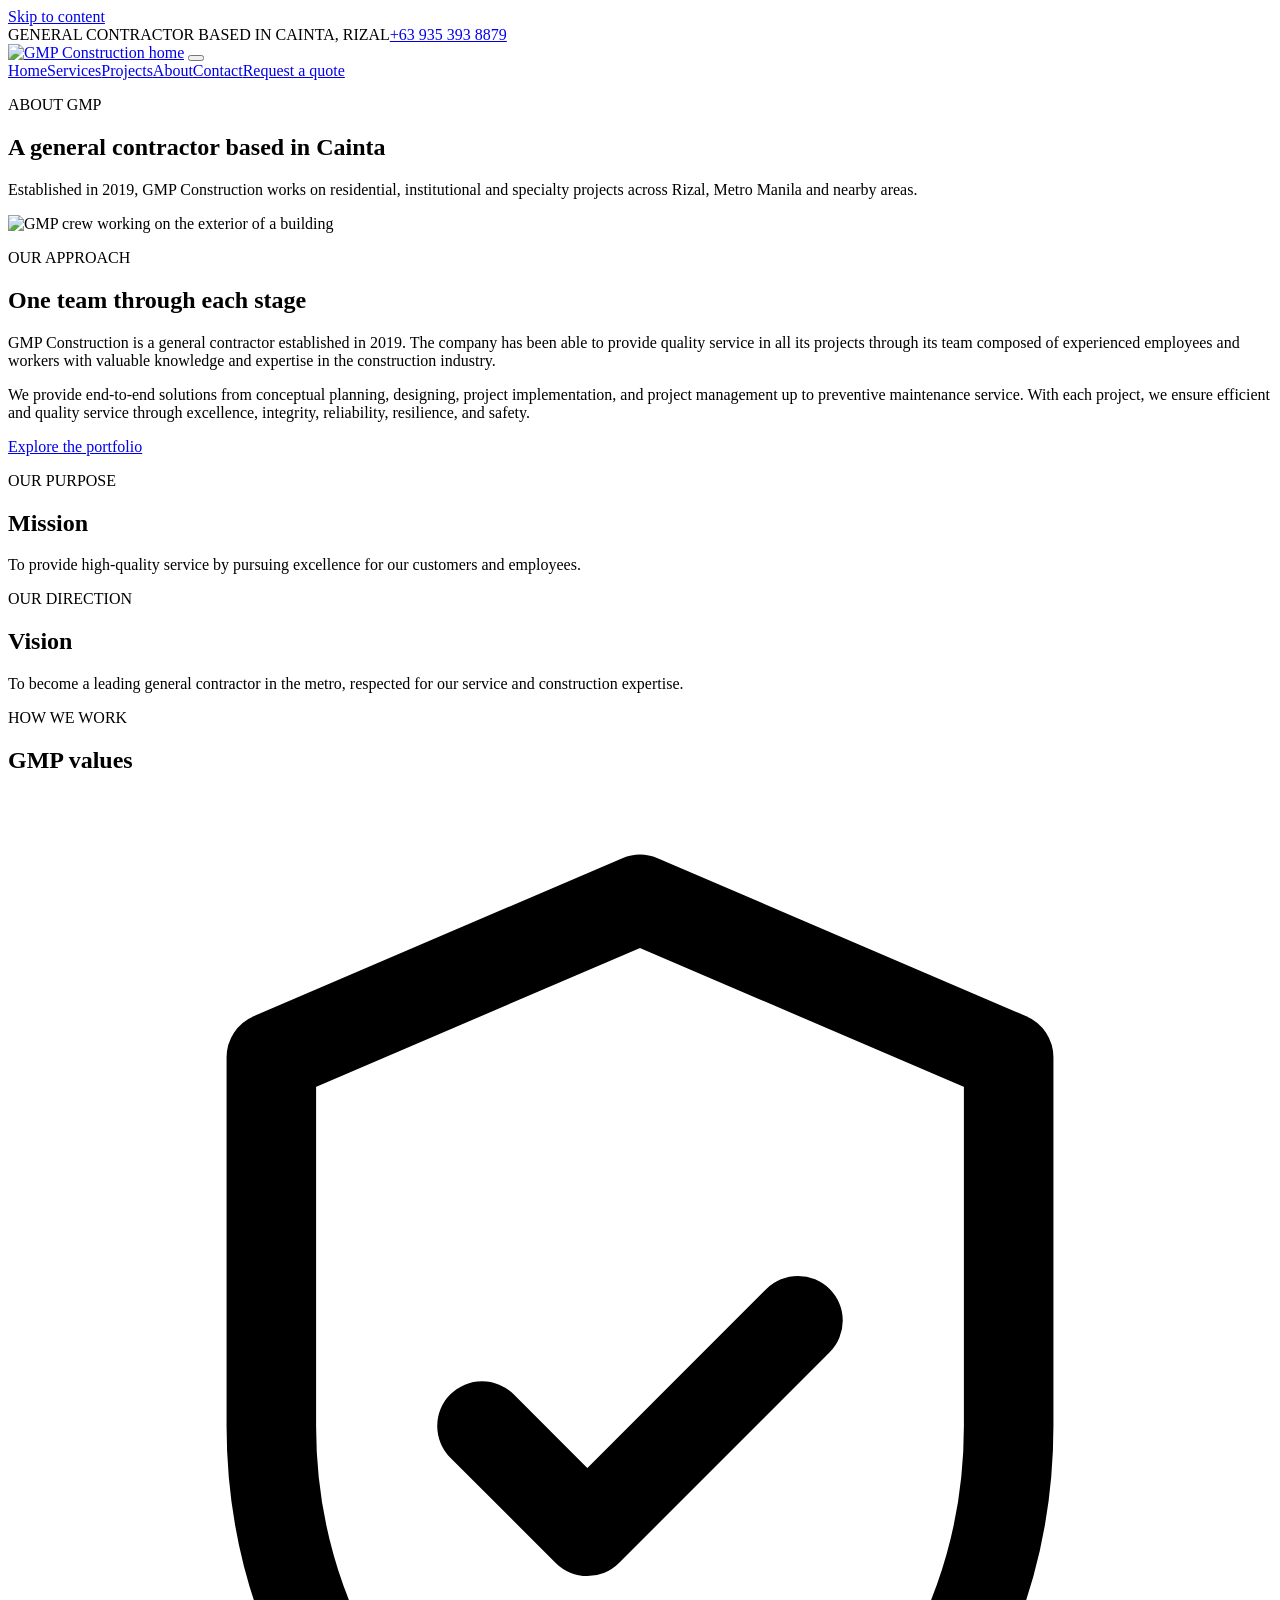
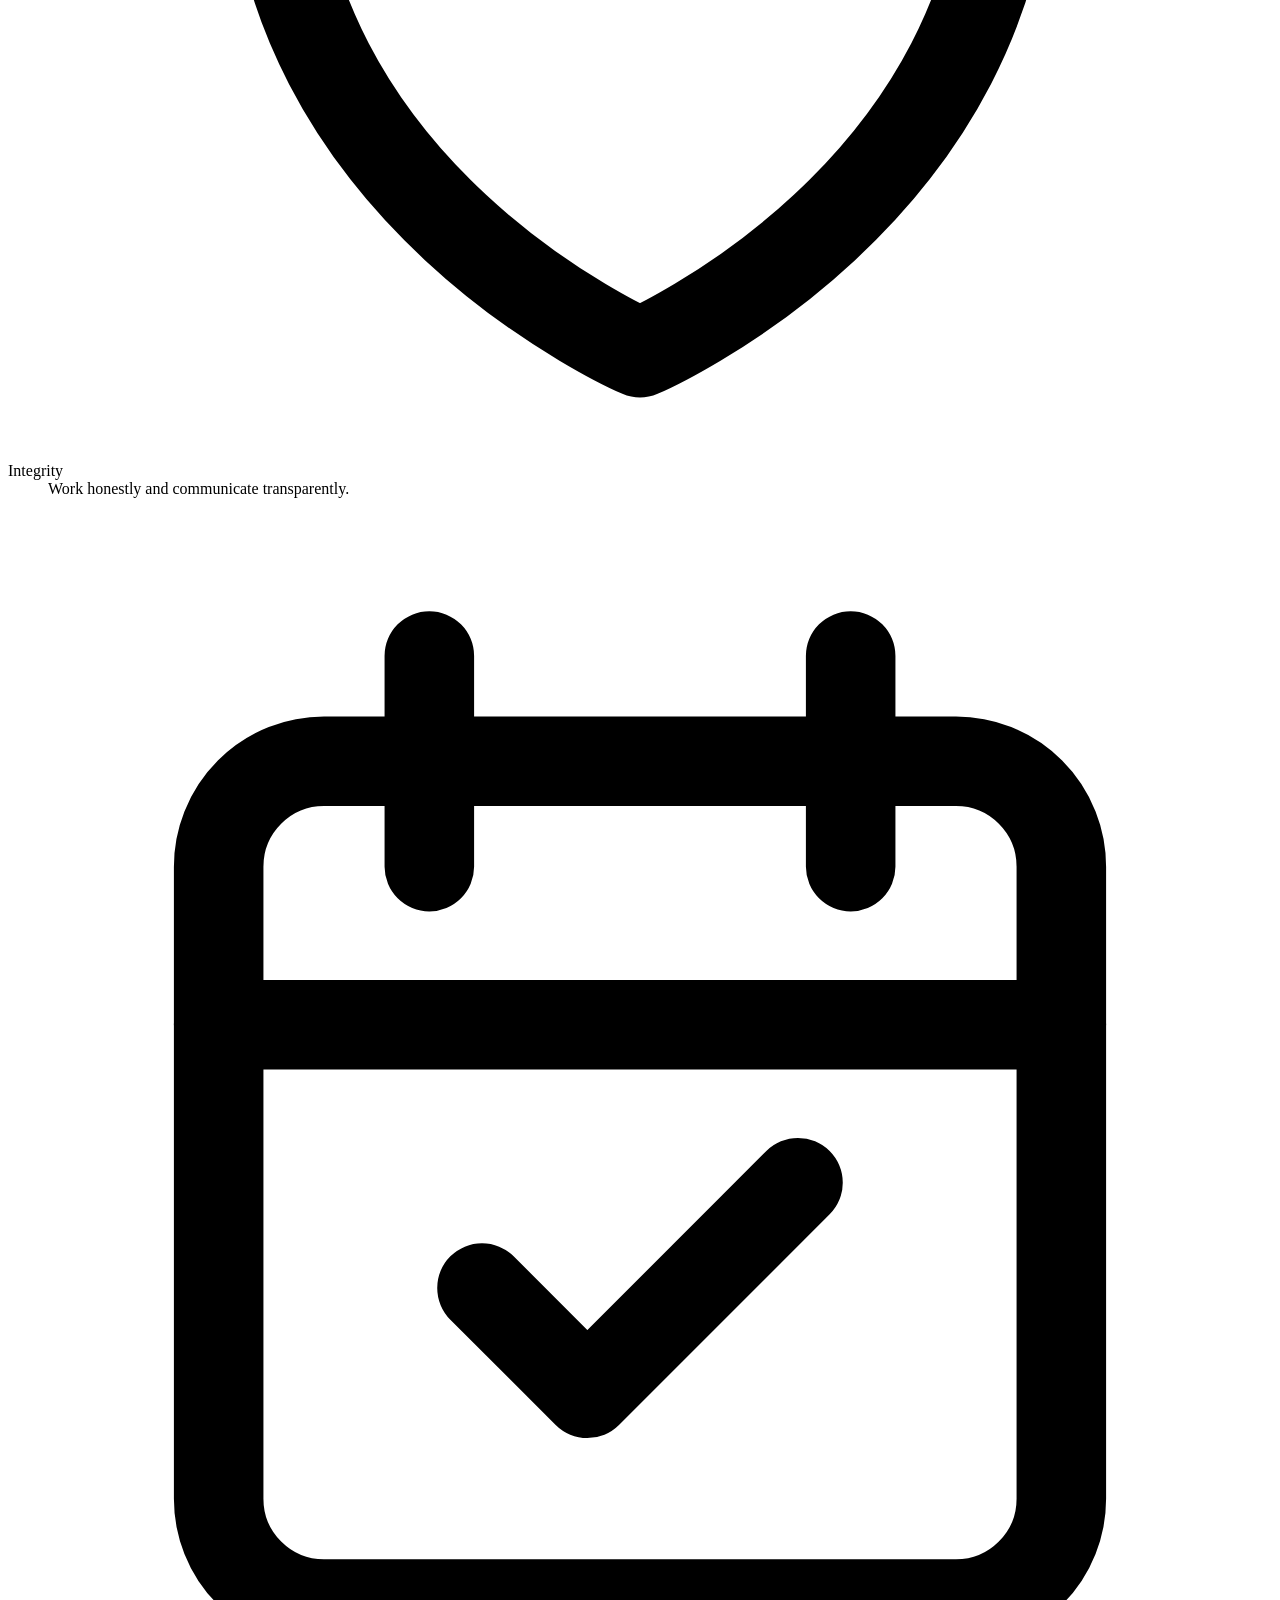
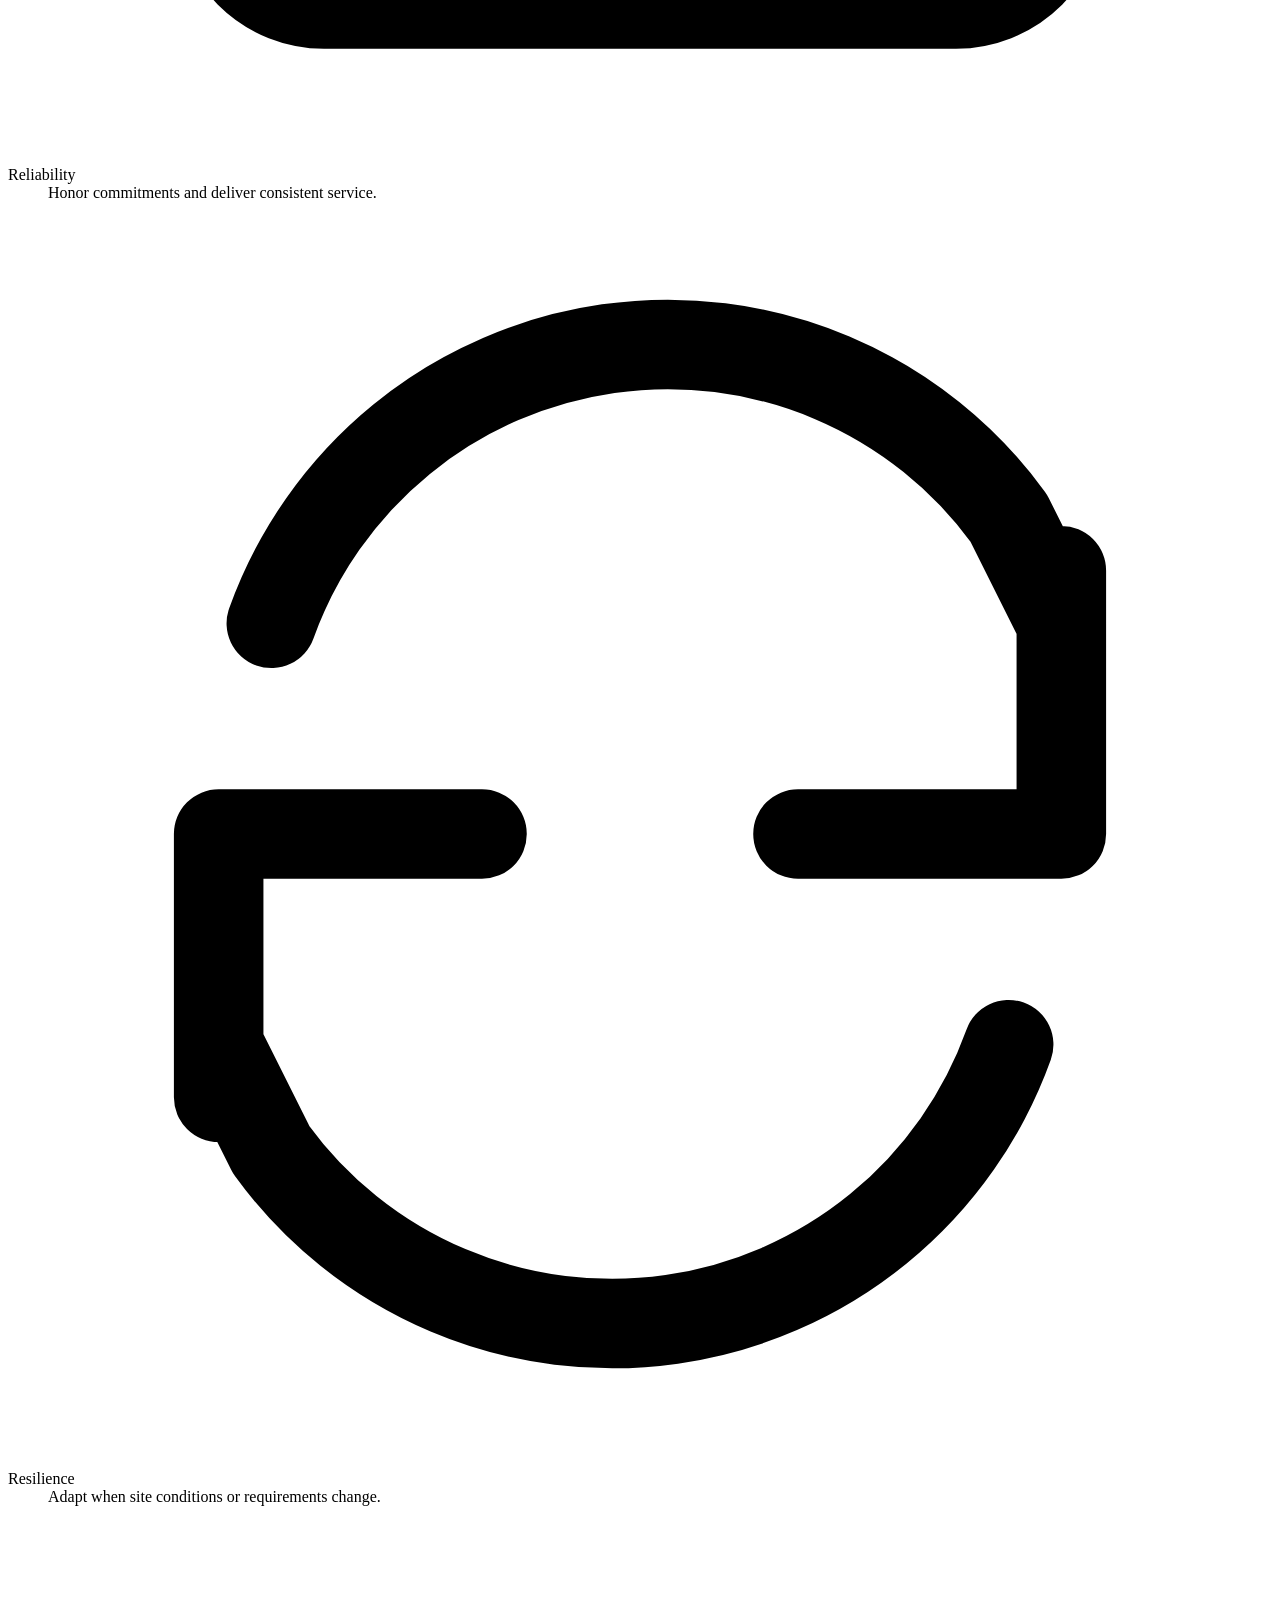
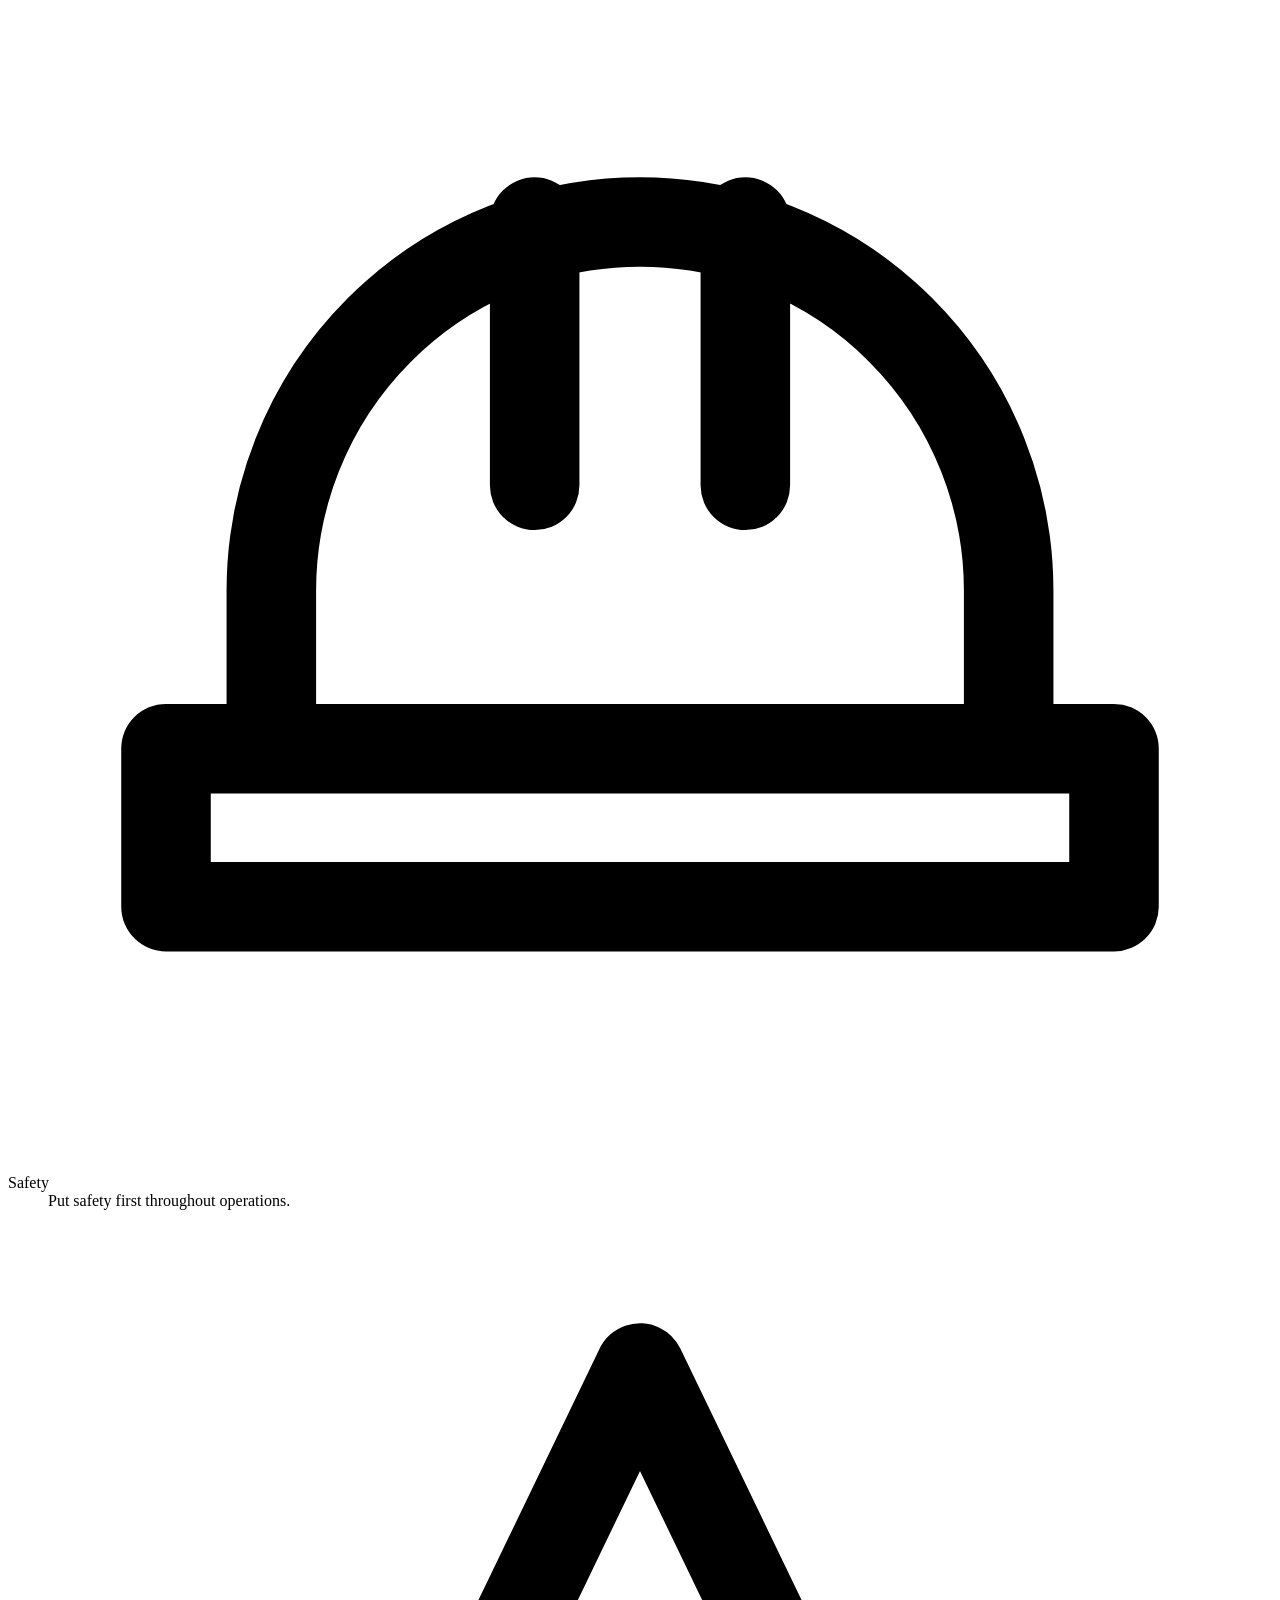
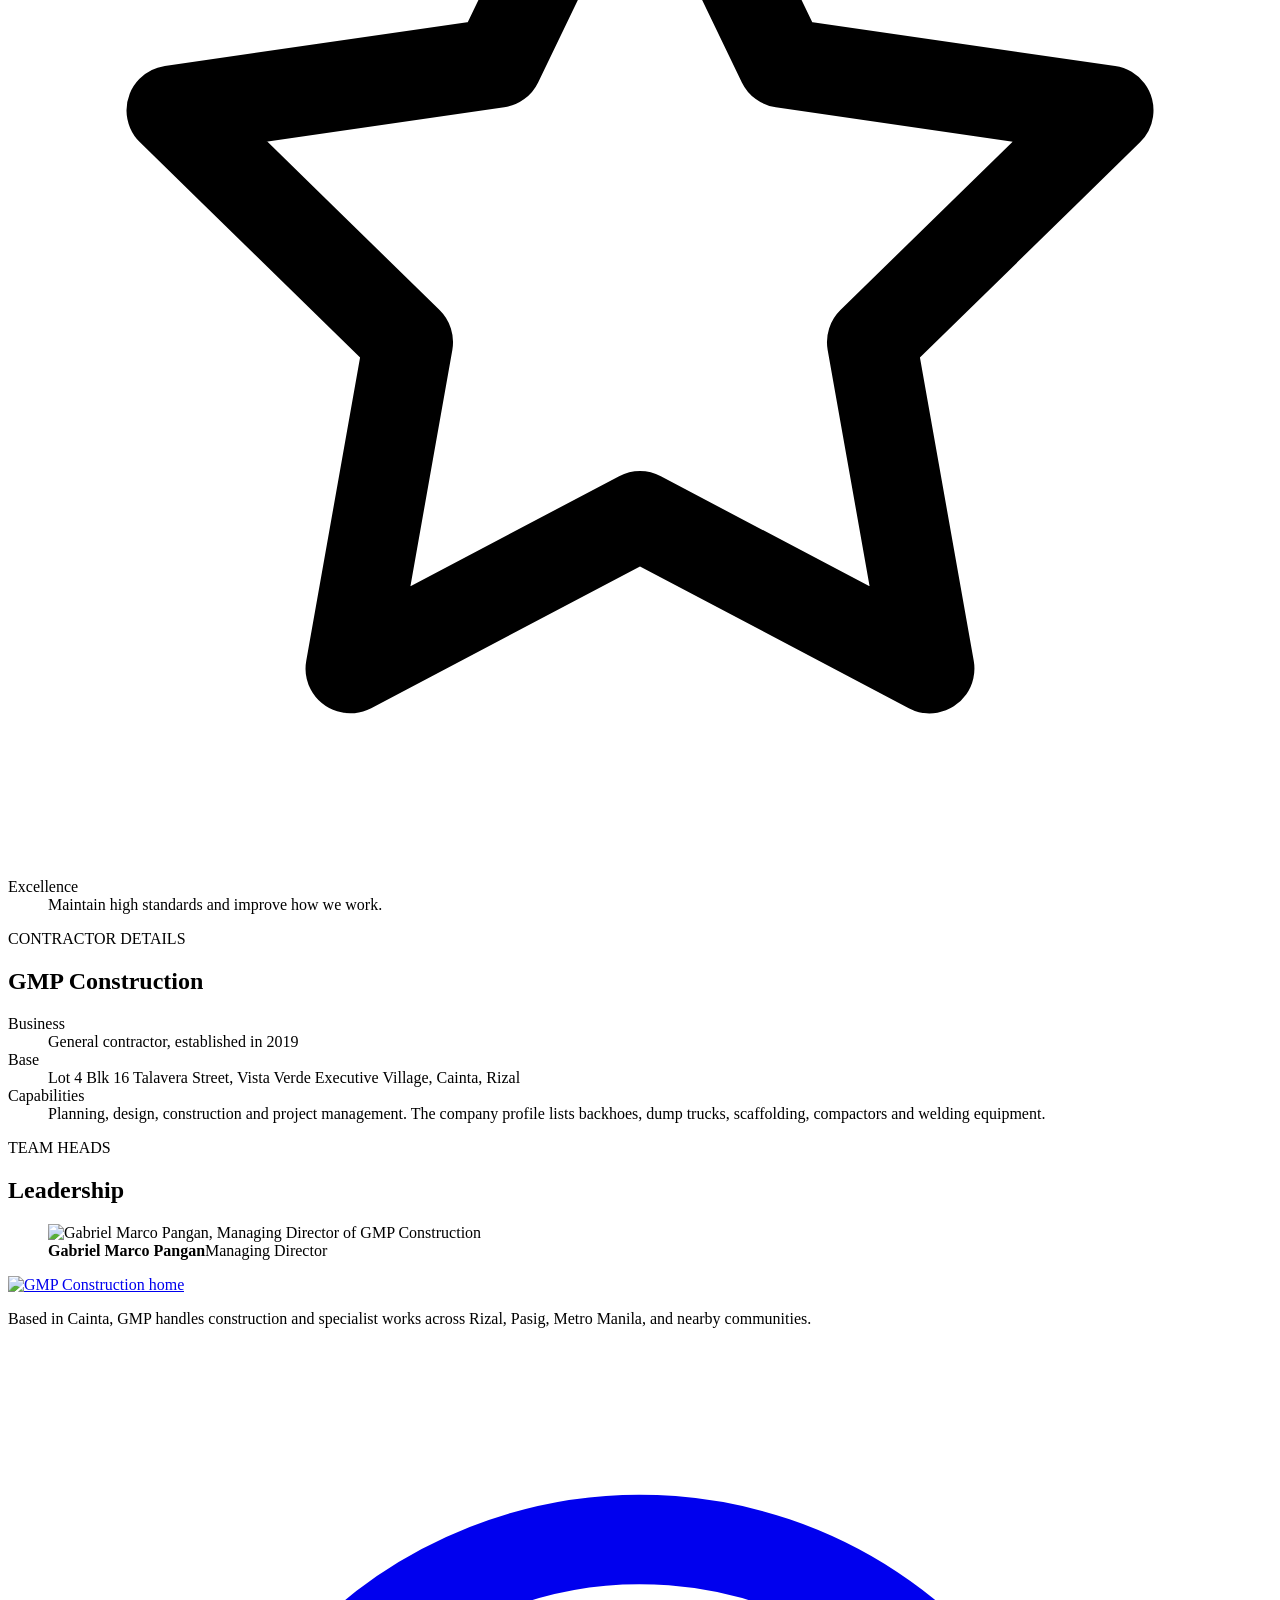
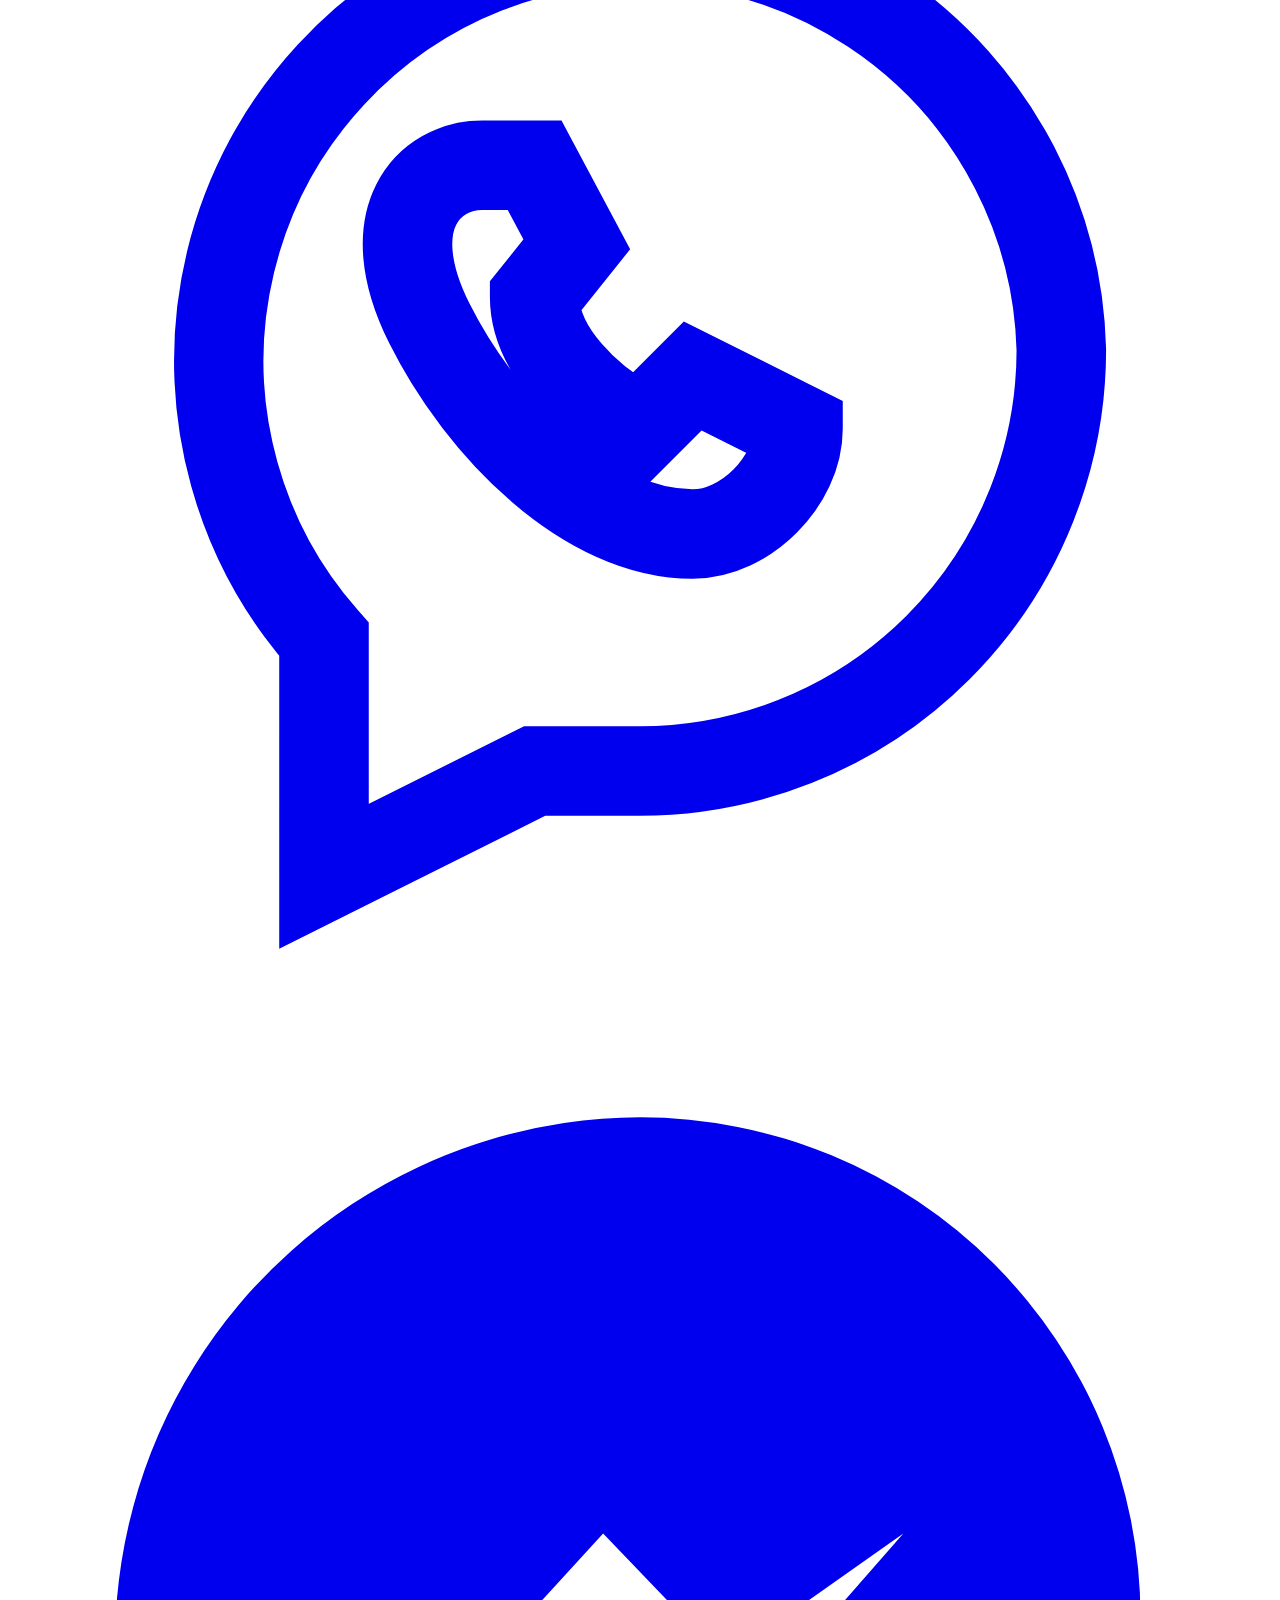
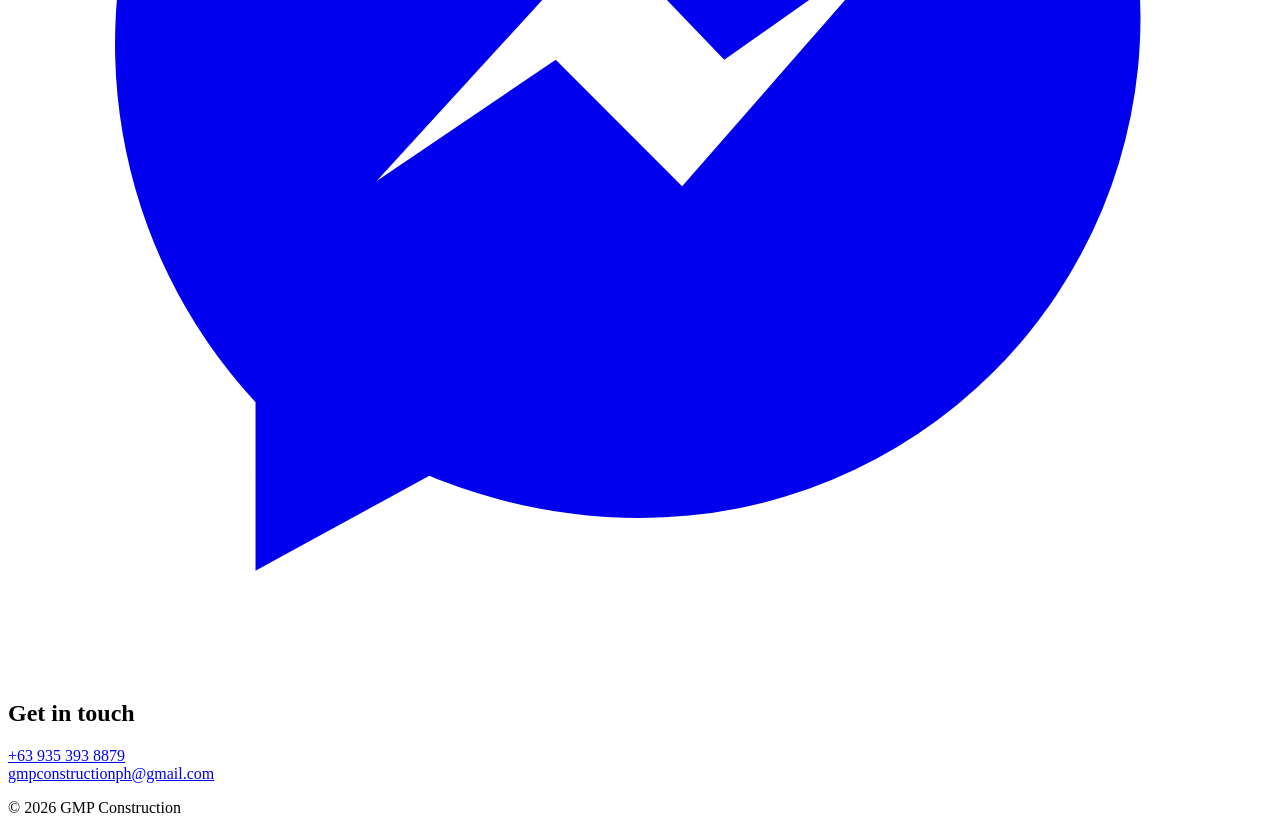
==== about.html @ 90706199 "Add files via upload" ====
<!doctype html>
<html lang="en-PH">
<head>
  <meta charset="utf-8">
  <meta name="viewport" content="width=device-width, initial-scale=1">
  <meta name="robots" content="index, follow">
  <title>About GMP Construction | Cainta General Contractor</title>
  <meta name="description" content="Meet GMP Construction, a general contractor established in 2019 and based in Cainta, Rizal, serving Pasig, Metro Manila and surrounding areas.">
  <link rel="canonical" href="https://gmpconstruction.site/about.html">
  <meta property="og:type" content="website">
  <meta property="og:locale" content="en_PH">
  <meta property="og:site_name" content="GMP Construction">
  <meta property="og:title" content="About GMP Construction | Cainta General Contractor">
  <meta property="og:description" content="Meet GMP Construction, a general contractor established in 2019 and based in Cainta, Rizal, serving Pasig, Metro Manila and surrounding areas.">
  <meta property="og:url" content="https://gmpconstruction.site/about.html">
  <meta property="og:image" content="https://gmpconstruction.site/assets/images/paranaque-house.webp">
  <meta property="og:image:alt" content="Exterior of GMP Construction's Parañaque house project">
  <meta name="twitter:card" content="summary_large_image">
  <link rel="icon" type="image/png" href="assets/images/gmp-logo-color.png">
  <link rel="stylesheet" href="assets/css/bootstrap-grid.min.css">
  <link rel="stylesheet" href="assets/css/site.css">
  <!-- ANALYTICS: Insert the approved GA4 or GTM head snippet here after launch approval. -->
  <script type="application/ld+json">{"@context": "https://schema.org", "@type": "GeneralContractor", "name": "GMP Construction", "url": "https://gmpconstruction.site", "image": "https://gmpconstruction.site/assets/images/paranaque-house.webp", "telephone": "+639353938879", "email": "gmpconstructionph@gmail.com", "foundingDate": "2019", "address": {"@type": "PostalAddress", "streetAddress": "Lot 4 Blk 16 Talavera Street, Vista Verde Executive Village", "addressLocality": "Cainta", "addressRegion": "Rizal", "addressCountry": "PH"}, "areaServed": ["Cainta", "Rizal", "Pasig", "Metro Manila"], "sameAs": ["https://www.facebook.com/gmpconstructionph"]}</script>
  <script src="assets/js/site.js" defer></script>
</head>
<body>
  <!-- GTM: Insert the approved noscript fallback here if using GTM. -->
  <a class="skip" href="#main">Skip to content</a>
  <div class="utility"><div class="shell"><span>GENERAL CONTRACTOR <i></i> BASED IN CAINTA, RIZAL</span><a href="tel:+639353938879">+63 935 393 8879</a></div></div>
  <header class="header"><div class="shell nav">
    <a href="index.html" class="logo"><img src="assets/images/gmp-logo-color.png" alt="GMP Construction home" fetchpriority="high" decoding="async"></a>
    <button class="menu-toggle" type="button" aria-expanded="false" aria-controls="mobile-nav" aria-label="Open menu"><span class="burger" aria-hidden="true"></span></button>
    <nav id="nav" aria-label="Main navigation"><a href="index.html">Home</a><a href="services.html">Services</a><a href="projects.html">Projects</a><a href="about.html" aria-current="page">About</a><a href="contact.html">Contact</a><a class="button " href="quote.html#quote">Request a quote <span class="button-arrow" aria-hidden="true"></span></a></nav>
  </div></header>
  <dialog class="mobile-drawer" id="mobile-nav" aria-label="Mobile navigation">
    <div class="drawer-head"><strong>GMP Construction</strong><button type="button" data-menu-close aria-label="Close menu">×</button></div>
    <nav aria-label="Mobile navigation"><a href="index.html">Home</a><a href="services.html">Services</a><a href="projects.html">Projects</a><a href="about.html" aria-current="page">About</a><a href="contact.html">Contact</a><a class="button " href="quote.html#quote">Request a quote <span class="button-arrow" aria-hidden="true"></span></a></nav>
  </dialog>
  <main id="main"><section class="intro"><div class="shell"><p class="eyebrow">ABOUT GMP</p><h1>A general contractor based in Cainta</h1><p>Established in 2019, GMP Construction works on residential, institutional and specialty projects across Rizal, Metro Manila and nearby areas.</p></div></section>
<section class="shell section about-layout"><img src="assets/images/team.webp" alt="GMP crew working on the exterior of a building" loading="lazy" decoding="async">
<div><p class="eyebrow">OUR APPROACH</p><h2>One team through each stage</h2><p>GMP Construction is a general contractor established in 2019. The company has been able to provide quality service in all its projects through its team composed of experienced employees and workers with valuable knowledge and expertise in the construction industry.</p>
<p>We provide end-to-end solutions from conceptual planning, designing, project implementation, and project management up to preventive maintenance service. With each project, we ensure efficient and quality service through excellence, integrity, reliability, resilience, and safety.</p>
<a class="button outline" href="projects.html">Explore the portfolio <span class="button-arrow" aria-hidden="true"></span></a></div></section>
<section class="section tinted"><div class="shell about-columns">
  <article><p class="eyebrow">OUR PURPOSE</p><h2>Mission</h2><p>To provide high-quality service by pursuing excellence for our customers and employees.</p></article>
  <article><p class="eyebrow">OUR DIRECTION</p><h2>Vision</h2><p>To become a leading general contractor in the metro, respected for our service and construction expertise.</p></article>
</div></section>
<section class="shell section"><p class="eyebrow">HOW WE WORK</p><h2>GMP values</h2><dl class="value-grid">
<div><dt><span class="brand-icon"><svg viewBox="0 0 24 24" fill="none" stroke="currentColor" stroke-width="1.7" stroke-linecap="round" stroke-linejoin="round" aria-hidden="true" focusable="false"><path d="M12 22s7-3 7-10V5l-7-3-7 3v7c0 7 7 10 7 10Z"/><path d="m9 12 2 2 4-4"/></svg></span>Integrity</dt><dd>Work honestly and communicate transparently.</dd></div>
<div><dt><span class="brand-icon"><svg viewBox="0 0 24 24" fill="none" stroke="currentColor" stroke-width="1.7" stroke-linecap="round" stroke-linejoin="round" aria-hidden="true" focusable="false"><rect x="4" y="5" width="16" height="16" rx="2"/><path d="M8 3v4m8-4v4M4 10h16m-11 5 2 2 4-4"/></svg></span>Reliability</dt><dd>Honor commitments and deliver consistent service.</dd></div>
<div><dt><span class="brand-icon"><svg viewBox="0 0 24 24" fill="none" stroke="currentColor" stroke-width="1.7" stroke-linecap="round" stroke-linejoin="round" aria-hidden="true" focusable="false"><path d="M20 7v5h-5M4 17v-5h5M5 8a8 8 0 0 1 14-2l1 2M4 16l1 2a8 8 0 0 0 14-2"/></svg></span>Resilience</dt><dd>Adapt when site conditions or requirements change.</dd></div>
<div><dt><span class="brand-icon"><svg viewBox="0 0 24 24" fill="none" stroke="currentColor" stroke-width="1.7" stroke-linecap="round" stroke-linejoin="round" aria-hidden="true" focusable="false"><path d="M3 16h18v3H3zM5 16v-3a7 7 0 0 1 14 0v3M10 6v5m4-5v5"/></svg></span>Safety</dt><dd>Put safety first throughout operations.</dd></div>
<div><dt><span class="brand-icon"><svg viewBox="0 0 24 24" fill="none" stroke="currentColor" stroke-width="1.7" stroke-linecap="round" stroke-linejoin="round" aria-hidden="true" focusable="false"><path d="m12 3 2.7 5.6 6.2.9-4.5 4.4 1.1 6.2-5.5-2.9-5.5 2.9 1.1-6.2-4.5-4.4 6.2-.9Z"/></svg></span>Excellence</dt><dd>Maintain high standards and improve how we work.</dd></div></dl></section>
<section class="section tinted"><div class="shell about-columns"><div><p class="eyebrow">CONTRACTOR DETAILS</p><h2>GMP Construction</h2><dl class="company-facts"><dt>Business</dt><dd>General contractor, established in 2019</dd><dt>Base</dt><dd>Lot 4 Blk 16 Talavera Street, Vista Verde Executive Village, Cainta, Rizal</dd><dt>Capabilities</dt><dd>Planning, design, construction and project management. The company profile lists backhoes, dump trucks, scaffolding, compactors and welding equipment.</dd></dl></div>
<div><p class="eyebrow">TEAM HEADS</p><h2>Leadership</h2><figure class="team-profile"><img src="assets/images/gabriel-marco-pangan.webp" alt="Gabriel Marco Pangan, Managing Director of GMP Construction" loading="lazy" decoding="async"><figcaption><strong>Gabriel Marco Pangan</strong><span>Managing Director</span></figcaption></figure></div></div></section>
</main>
  <footer>
    <div class="shell footer-grid">
      <div><a class="logo" href="index.html"><img src="assets/images/gmp-logo-white.png" alt="GMP Construction home" loading="lazy" decoding="async"></a><p>Based in Cainta, GMP handles construction and specialist works across Rizal, Pasig, Metro Manila, and nearby communities.</p><div class="social-links">
      <a href="viber://chat?number=%2B639353938879" aria-label="Chat with GMP on Viber" title="Viber"><svg viewBox="0 0 24 24" aria-hidden="true" fill="none" stroke="currentColor" stroke-width="1.7"><path d="M20 11.5a8 8 0 0 1-8 8h-2l-4 2v-4.5a8 8 0 1 1 14-5.5Z"/><path d="M9 8c-1 0-2 1-1 3 1 2 3 4 5 4 1 0 2-1 2-2l-2-1-1 1c-1-.5-2-1.5-2-2.5l.8-1L10 8Z"/></svg></a>
      <a href="https://m.me/gmpconstructionph" aria-label="Chat with GMP on Messenger" title="Messenger"><svg viewBox="0 0 24 24" aria-hidden="true" fill="currentColor"><path d="M12 2a10 10 0 0 0-7.3 16.8V22l3.3-1.8c1.2.5 2.6.8 4 .8a9.5 9.5 0 1 0 0-19Zm-5 12.6 4.3-4.7 2.3 2.4 3.4-2.4-4.2 4.8-2.4-2.4Z"/></svg></a></div></div>
      <div><h2>Get in touch</h2><p><a href="tel:+639353938879">+63 935 393 8879</a><br><a href="mailto:gmpconstructionph@gmail.com">gmpconstructionph@gmail.com</a></p></div>
    </div>
    <div class="shell footer-bottom"><span>© 2026 GMP Construction</span></div>
  </footer>
  <!-- Shared native dialog. Project content is copied from the accessible HTML disclosure. -->
  <dialog class="project-dialog" aria-labelledby="project-dialog-title">
    <div class="dialog-head"><h2 id="project-dialog-title"></h2><button type="button" data-close aria-label="Close project">×</button></div>
    <div class="dialog-body">
      <p class="dialog-description"></p>
      <div class="photo-stage"><div class="photo-window" tabindex="0" aria-label="Project photo. Scroll to pan when zoomed."><img alt=""></div>
        <div class="photo-tools"><button type="button" data-photo-prev aria-label="Previous photo">‹</button><span data-photo-count aria-live="polite"></span><button type="button" data-photo-next aria-label="Next photo">›</button><button type="button" data-zoom aria-label="Magnify photo" aria-pressed="false"><svg viewBox="0 0 24 24" width="19" height="19" aria-hidden="true" fill="none" stroke="currentColor" stroke-width="2"><circle cx="10" cy="10" r="6"/><path d="m15 15 6 6M7 10h6m-3-3v6"/></svg><span>Zoom in</span></button></div></div>
      <p class="photo-caption"></p>
      <a class="button dialog-quote" href="quote.html#quote">I want to avail this service</a>
    </div>
  </dialog>
  <!-- MESSENGER: Add the approved messaging widget or link here. The footer uses a direct Messenger link. -->
</body>
</html>
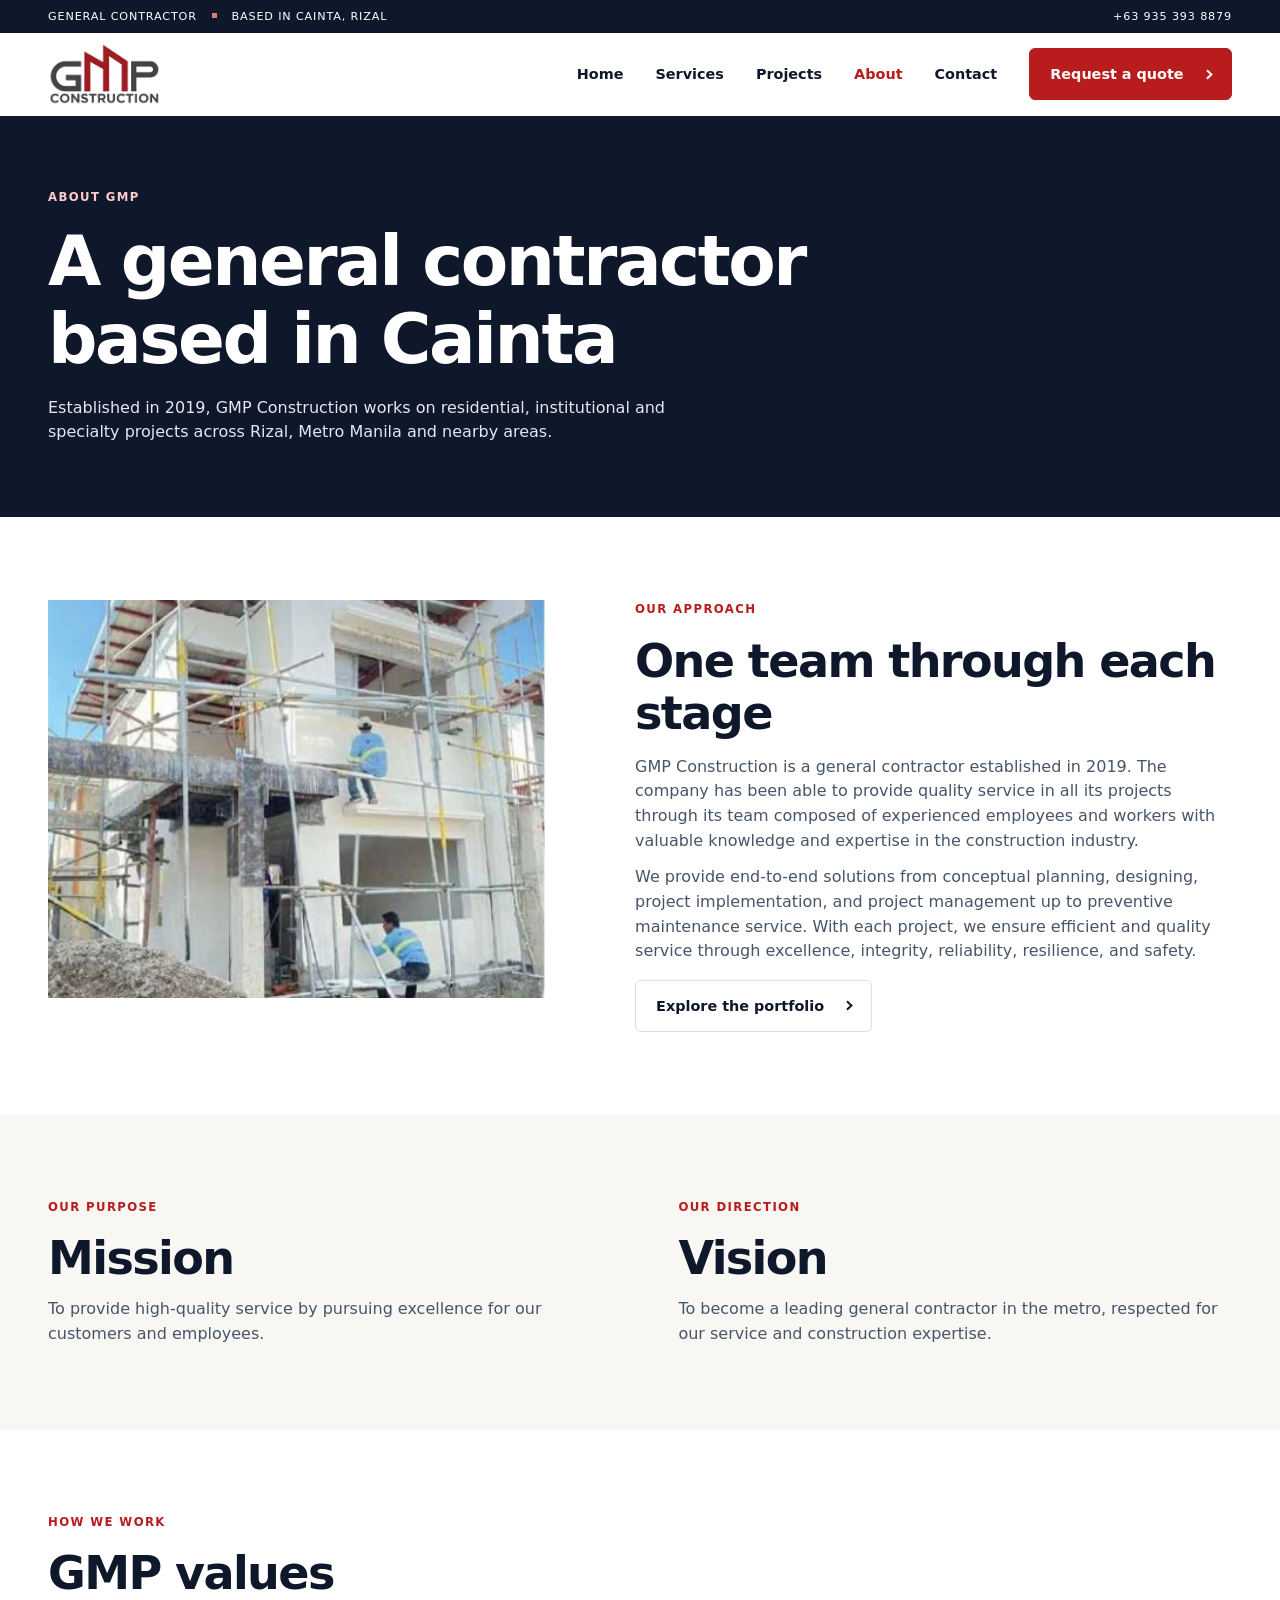
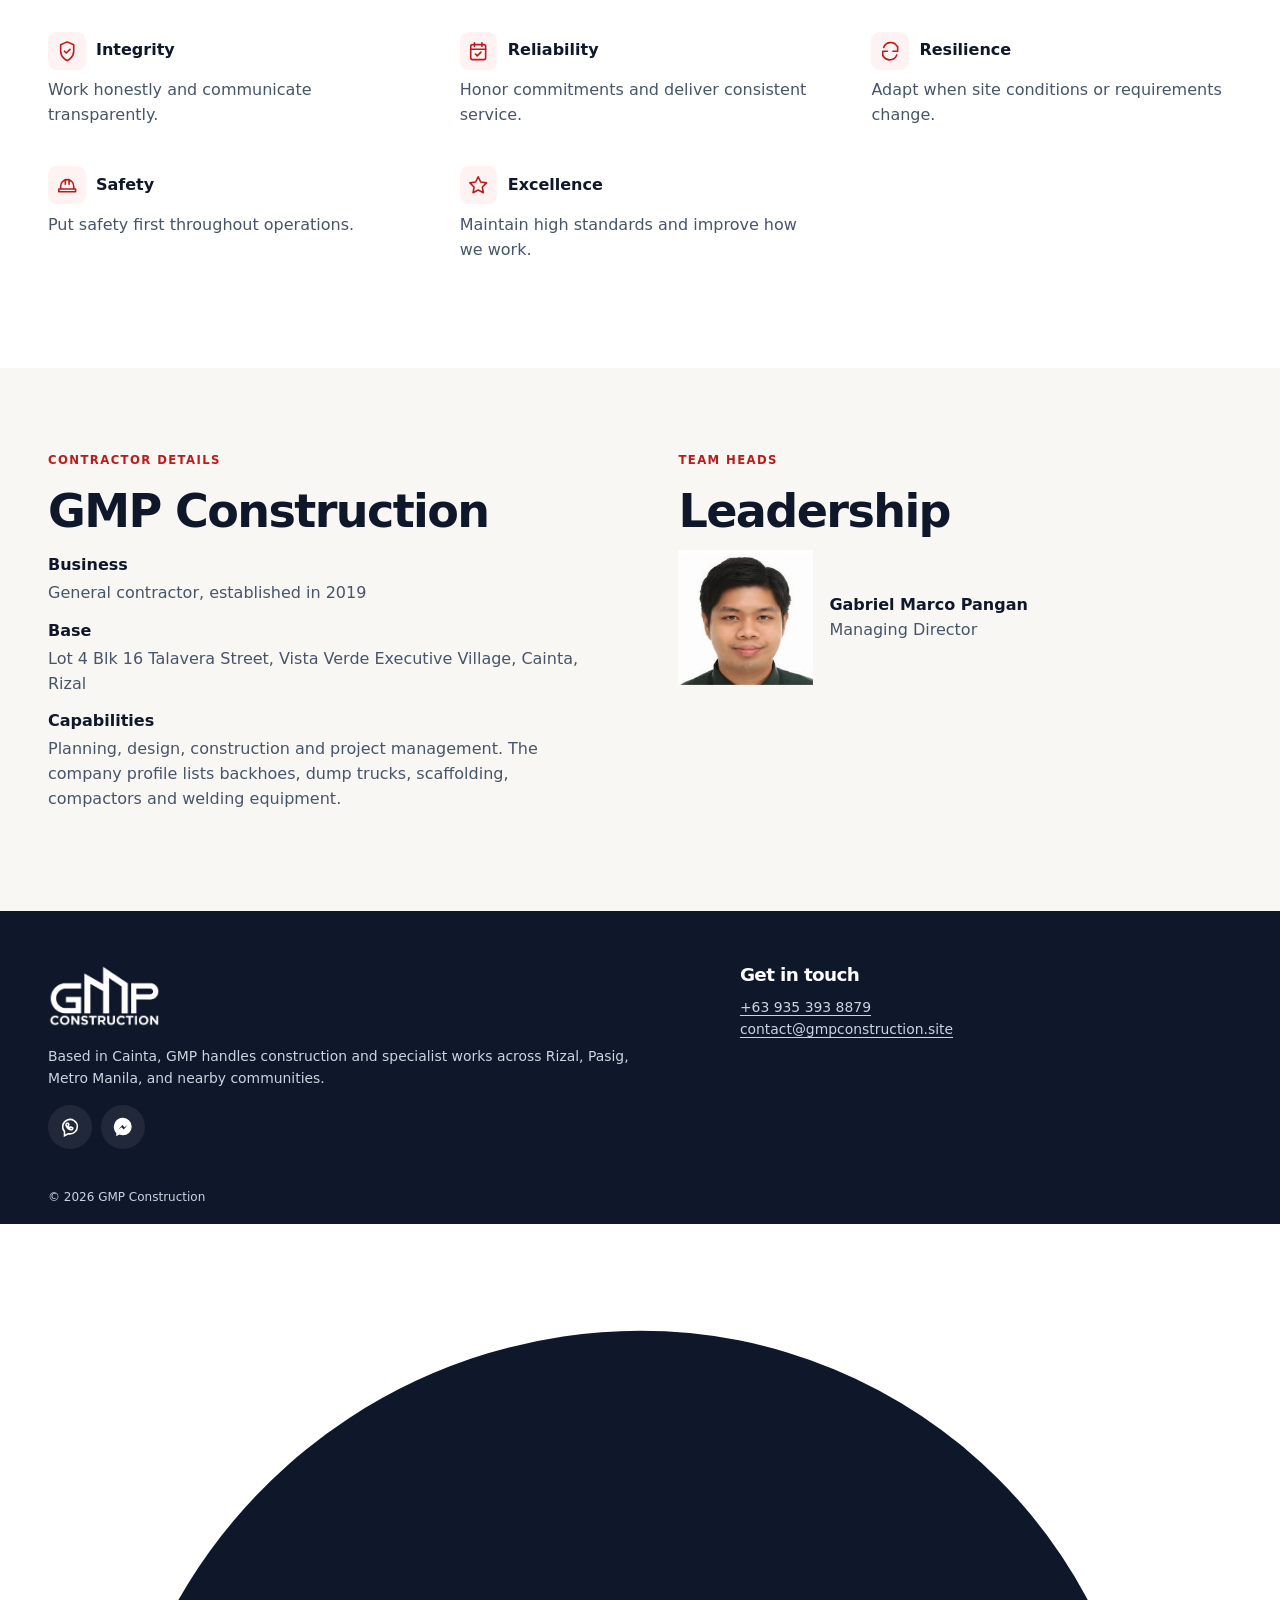
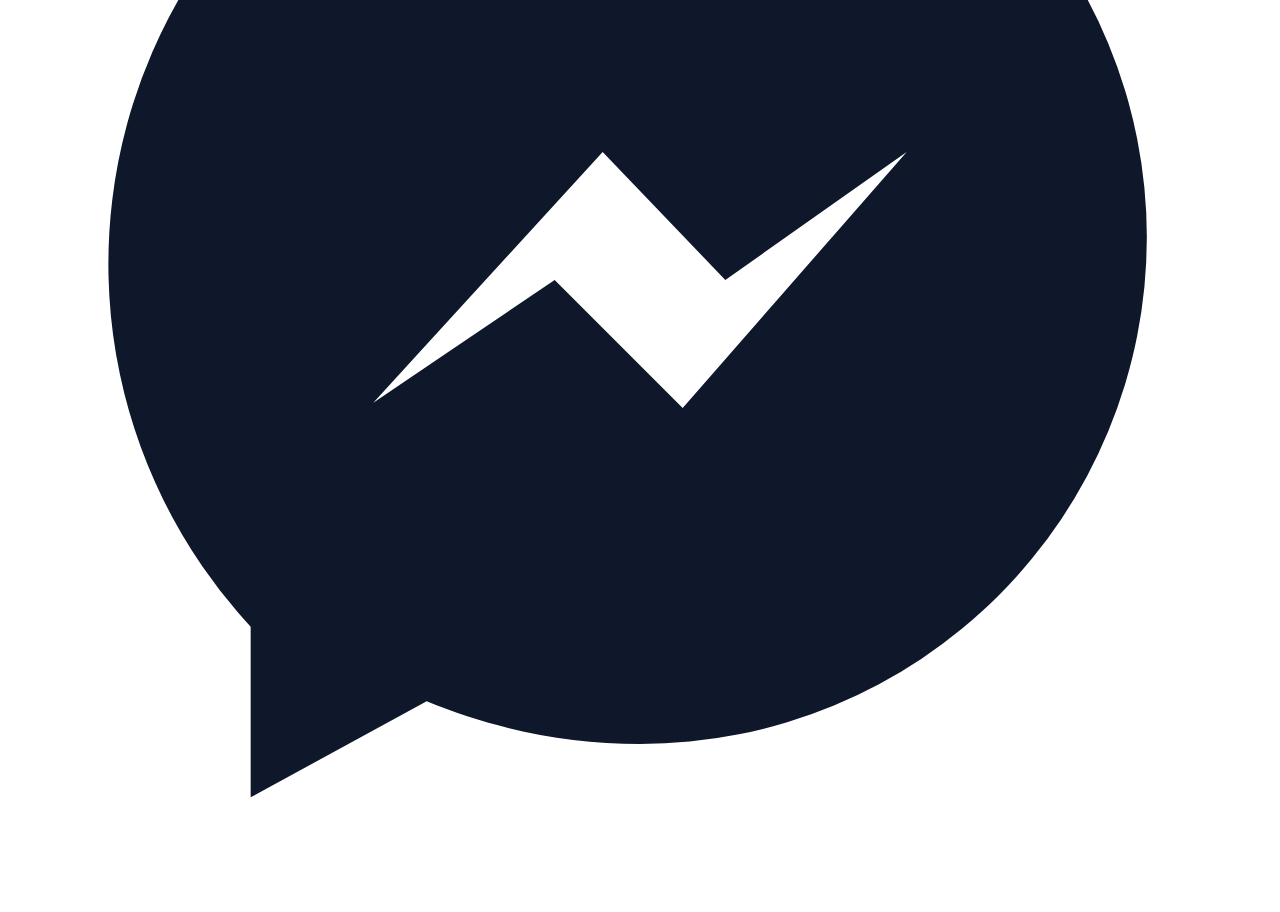
==== commit 43395554: "Add files via upload" ====
--- a/about.html
+++ b/about.html
@@ -20,8 +20,9 @@
   <link rel="stylesheet" href="assets/css/bootstrap-grid.min.css">
   <link rel="stylesheet" href="assets/css/site.css">
   <!-- ANALYTICS: Insert the approved GA4 or GTM head snippet here after launch approval. -->
-  <script type="application/ld+json">{"@context": "https://schema.org", "@type": "GeneralContractor", "name": "GMP Construction", "url": "https://gmpconstruction.site", "image": "https://gmpconstruction.site/assets/images/paranaque-house.webp", "telephone": "+639353938879", "email": "gmpconstructionph@gmail.com", "foundingDate": "2019", "address": {"@type": "PostalAddress", "streetAddress": "Lot 4 Blk 16 Talavera Street, Vista Verde Executive Village", "addressLocality": "Cainta", "addressRegion": "Rizal", "addressCountry": "PH"}, "areaServed": ["Cainta", "Rizal", "Pasig", "Metro Manila"], "sameAs": ["https://www.facebook.com/gmpconstructionph"]}</script>
+  <script type="application/ld+json">{"@context": "https://schema.org", "@type": "GeneralContractor", "name": "GMP Construction", "url": "https://gmpconstruction.site", "image": "https://gmpconstruction.site/assets/images/paranaque-house.webp", "telephone": "+639353938879", "email": "contact@gmpconstruction.site", "foundingDate": "2019", "address": {"@type": "PostalAddress", "streetAddress": "Lot 4 Blk 16 Talavera Street, Vista Verde Executive Village", "addressLocality": "Cainta", "addressRegion": "Rizal", "addressCountry": "PH"}, "areaServed": ["Cainta", "Rizal", "Pasig", "Metro Manila"], "sameAs": ["https://www.facebook.com/gmpconstructionph"]}</script>
   <script src="assets/js/site.js" defer></script>
+  
 </head>
 <body>
   <!-- GTM: Insert the approved noscript fallback here if using GTM. -->
@@ -59,7 +60,7 @@
       <div><a class="logo" href="index.html"><img src="assets/images/gmp-logo-white.png" alt="GMP Construction home" loading="lazy" decoding="async"></a><p>Based in Cainta, GMP handles construction and specialist works across Rizal, Pasig, Metro Manila, and nearby communities.</p><div class="social-links">
       <a href="viber://chat?number=%2B639353938879" aria-label="Chat with GMP on Viber" title="Viber"><svg viewBox="0 0 24 24" aria-hidden="true" fill="none" stroke="currentColor" stroke-width="1.7"><path d="M20 11.5a8 8 0 0 1-8 8h-2l-4 2v-4.5a8 8 0 1 1 14-5.5Z"/><path d="M9 8c-1 0-2 1-1 3 1 2 3 4 5 4 1 0 2-1 2-2l-2-1-1 1c-1-.5-2-1.5-2-2.5l.8-1L10 8Z"/></svg></a>
       <a href="https://m.me/gmpconstructionph" aria-label="Chat with GMP on Messenger" title="Messenger"><svg viewBox="0 0 24 24" aria-hidden="true" fill="currentColor"><path d="M12 2a10 10 0 0 0-7.3 16.8V22l3.3-1.8c1.2.5 2.6.8 4 .8a9.5 9.5 0 1 0 0-19Zm-5 12.6 4.3-4.7 2.3 2.4 3.4-2.4-4.2 4.8-2.4-2.4Z"/></svg></a></div></div>
-      <div><h2>Get in touch</h2><p><a href="tel:+639353938879">+63 935 393 8879</a><br><a href="mailto:gmpconstructionph@gmail.com">gmpconstructionph@gmail.com</a></p></div>
+      <div><h2>Get in touch</h2><p><a href="tel:+639353938879">+63 935 393 8879</a><br><a href="mailto:contact@gmpconstruction.site">contact@gmpconstruction.site</a></p></div>
     </div>
     <div class="shell footer-bottom"><span>© 2026 GMP Construction</span></div>
   </footer>
@@ -74,6 +75,9 @@
       <a class="button dialog-quote" href="quote.html#quote">I want to avail this service</a>
     </div>
   </dialog>
-  <!-- MESSENGER: Add the approved messaging widget or link here. The footer uses a direct Messenger link. -->
+  <!-- MESSENGER: Shared floating chat launcher. Update this URL if the page username changes. -->
+  <a class="messenger-float" href="https://m.me/gmpconstructionph" target="_blank" rel="noopener noreferrer" aria-label="Chat with GMP Construction on Messenger (opens a new tab)" title="Chat on Messenger">
+    <svg viewBox="0 0 24 24" aria-hidden="true" fill="currentColor"><path d="M12 2a10 10 0 0 0-7.3 16.8V22l3.3-1.8c1.2.5 2.6.8 4 .8a9.5 9.5 0 1 0 0-19Zm-5 12.6 4.3-4.7 2.3 2.4 3.4-2.4-4.2 4.8-2.4-2.4Z"/></svg>
+  </a>
 </body>
 </html>
--- a/assets/css/site.css
+++ b/assets/css/site.css
@@ -0,0 +1,379 @@
+/* Brand tokens and page layout. Change colors here to update every page. */
+:root {
+  --red:#b91c1c; --red-dark:#991b1b; --navy:#0f172a; --gray:#475569;
+  --paper:#f8f7f4; --line:#d9e0e9;
+  --section-space:clamp(2.5rem,5vw,4rem); --card-radius:10px; --control-radius:6px; --white:#fff; --max:1240px;
+  font-family:system-ui,-apple-system,BlinkMacSystemFont,"Segoe UI",sans-serif;
+  color:var(--navy); background:var(--white); line-height:1.55;
+}
+* { box-sizing:border-box }
+body,h1,h2,h3,p,figure,dd { margin:0 }
+body { min-width:300px }
+h1,h2,h3 { line-height:1.13; letter-spacing:-.035em }
+h1 { font-size:clamp(2.6rem,6.7vw,6.3rem); font-weight:850 }
+h2 { font-size:clamp(1.8rem,3.6vw,3.15rem); font-weight:800 }
+h3 { font-size:clamp(1.12rem,2vw,1.45rem) }
+p { color:var(--gray) }
+a { color:inherit; text-underline-offset:.22em }
+button,input,select,textarea { font:inherit }
+button { cursor:pointer }
+img { display:block; width:100%; height:auto }
+[hidden] { display:none !important }
+:focus-visible { outline:3px solid #dd6152; outline-offset:4px }
+[id] { scroll-margin-top:6rem }
+.shell { width:min(var(--max),calc(100% - 96px)); margin-inline:auto }
+.section { padding-block:var(--section-space) }
+.tinted { background:var(--paper) }
+.eyebrow { color:var(--red); font-size:.73rem; font-weight:800; letter-spacing:.12em; text-transform:uppercase; margin-bottom:1rem }
+.skip { position:absolute; left:1rem; top:-6rem; z-index:20; background:white; padding:1rem }
+.skip:focus { top:1rem }
+.button { display:inline-flex; align-items:center; justify-content:center; gap:1.25rem; padding:.85rem 1.25rem; min-height:46px; background:var(--red); border:1px solid var(--red); color:white; font-size:.9rem; font-weight:750; text-decoration:none }
+.button:hover { background:var(--red-dark); border-color:var(--red-dark) }
+.button:disabled { opacity:.65; cursor:default }
+.button.ghost { background:transparent; border-color:#ffffff8c }
+.button.ghost:hover { background:#ffffff26 }
+.button.outline { background:white; border-color:var(--line); color:var(--navy) }
+.button.outline:hover { border-color:var(--red); color:var(--red) }
+/* Shared header and navigation. */
+.utility { background:var(--navy); color:white; font-size:.7rem; letter-spacing:.075em }
+.utility .shell { display:flex; align-items:center; justify-content:space-between; gap:1rem; padding-block:.48rem }
+.utility i { display:inline-block; width:5px; height:5px; background:#e77772; margin:0 .65rem .12rem }
+.utility a { text-decoration:none; white-space:nowrap }
+.header { position:sticky; top:0; z-index:5; background:white; border-bottom:1px solid var(--line) }
+.nav { display:flex; align-items:center; min-height:83px; justify-content:space-between; gap:2rem }
+.logo { display:inline-block; width:112px; flex:none }
+.nav nav { display:flex; align-items:center; gap:clamp(1rem,2.5vw,2.5rem) }
+.nav nav>a:not(.button) { font-size:.9rem; font-weight:700; text-decoration:none; padding-block:.7rem }
+.nav [aria-current="page"],.nav nav>a:not(.button):hover { color:var(--red) }
+.menu-toggle { display:none }
+/* Home: project photography, proof strip and service shortcuts. */
+.hero { position:relative; isolation:isolate; overflow:hidden; background:var(--navy); color:white; min-height:605px; display:grid; align-items:center }
+.hero-photo { position:absolute; z-index:-2; inset:0 0 0 33% }
+.hero-photo img { height:100%; object-fit:cover; object-position:center 40% }
+.hero::after { content:""; position:absolute; z-index:-1; inset:0; background:linear-gradient(90deg,var(--navy) 25%,#0f172aeb 38%,#0f172a65 66%,#0f172a14 100%) }
+.hero-inner { padding-block:5rem 6rem }
+.hero .eyebrow { color:#fecaca }
+.hero h1 { line-height:.98 }
+.hero p:not(.eyebrow) { color:#eef2f8; max-width:32rem; font-size:1.12rem; margin:1.7rem 0 2rem }
+.actions { display:flex; flex-wrap:wrap; gap:.65rem }
+.hero-caption { position:absolute; bottom:1.5rem; right:max(48px,calc((100% - var(--max))/2)); text-decoration:none; background:#0f172ae8; border-left:3px solid #ed5656; padding:.65rem .95rem; font-size:.64rem; letter-spacing:.08em }
+.hero-caption strong { display:block; font-size:.85rem; letter-spacing:normal }
+.proof { background:var(--paper); border-bottom:1px solid var(--line) }
+.proof .shell { display:grid; grid-template-columns:repeat(3,1fr) }
+.proof .shell div { padding:1.25rem 1.5rem; border-left:1px solid var(--line) }
+.proof .shell div:first-child { border:0; padding-left:0 }
+.proof strong,.proof span { display:block }
+.proof strong { color:var(--red); font-size:1.2rem }
+.proof span { color:var(--gray); font-size:.87rem }
+.group-grid { padding-top:.5rem }
+.group-tile { border:1px solid var(--line); position:relative; text-decoration:none }
+.group-tile:hover { border-color:var(--red); background:#fffafa }
+.group-tile span { color:var(--red); font-size:.86rem }
+.group-tile h3 { margin:.7rem 0 }
+.group-tile p { font-size:.9rem; margin-bottom:1.1rem }
+.section-head { display:flex; align-items:end; justify-content:space-between; gap:1rem; margin-bottom:2rem }
+/* Portfolio: photos are cropped on cards, full composition is shown in details. */
+.project-grid { padding-top:.5rem }
+.project { background:white; border:1px solid var(--line) }
+.project-cover { display:block; overflow:hidden; background:var(--paper) }
+.project-cover img { aspect-ratio:16/10; object-fit:cover; transition:transform .22s ease }
+.project-cover:hover img { transform:scale(1.035) }
+.project-content { padding:1.25rem }
+.project-content .eyebrow { font-size:.66rem; margin-bottom:.65rem }
+.project-content h3 { margin-bottom:.6rem }
+.project-content p:not(.eyebrow) { font-size:.9rem }
+.project details { margin-top:auto; border-top:1px solid var(--line); padding-top:.75rem }
+summary { cursor:pointer; color:var(--red); font-weight:750 }
+.project summary { font-size:.84rem }
+.project figure { margin-top:.85rem }
+.project figcaption,.project p.source { color:var(--gray); font-size:.75rem; margin-top:.5rem }
+.filters { display:flex; flex-wrap:wrap; gap:.5rem; margin:1.5rem 0 .9rem }
+.filters button { background:white; color:var(--navy); border:1px solid var(--line); padding:.5rem .85rem; font-size:.87rem }
+.filters button[aria-pressed="true"] { color:white; background:var(--navy); border-color:var(--navy) }
+.results { font-size:.85rem }
+.intro { background:var(--navy); color:white; padding:4.5rem 0 }
+.intro h1 { font-size:clamp(2.35rem,5.4vw,4.6rem); max-width:20ch }
+.intro .eyebrow { color:#fecaca }
+.intro p:not(.eyebrow) { color:#e2e8f0; max-width:65ch; margin-top:1.1rem }
+.service-layout { display:grid; grid-template-columns:minmax(210px,1fr) 3fr; gap:clamp(1.5rem,6vw,6rem); align-items:start }
+.service-layout aside { position:sticky; top:7rem; background:var(--paper); border-top:4px solid var(--red); padding:1.2rem }
+.service-layout aside h2 { font-size:1.2rem; margin-bottom:.75rem }
+.service-layout aside a { display:block; padding:.6rem 0; font-size:.87rem }
+.service-section + .service-section { margin-top:2.75rem }
+.service-section h2 { font-size:clamp(1.5rem,3vw,2.35rem); margin-bottom:.55rem }
+.service-row { display:flex; justify-content:space-between; gap:1rem; padding:1.2rem 0; border-bottom:1px solid var(--line) }
+.service-row h3 { margin-bottom:.45rem }
+.service-row a { color:var(--red); font-weight:750; white-space:nowrap; font-size:.85rem }
+.about-layout,.contact-layout { display:grid; grid-template-columns:1fr 1.2fr; gap:clamp(2rem,7vw,7rem); align-items:start }
+.about-layout>img { aspect-ratio:5/4; object-fit:cover }
+.about-layout h2,.contact-layout h2 { margin-bottom:1rem }
+.about-layout p + p { margin-top:.7rem }
+.about-layout h3 { margin-top:1.6rem }
+.values { display:flex; flex-wrap:wrap; gap:.6rem 1.25rem; padding-left:1.25rem }
+.cta { background:#eaf0f6; padding:2.6rem 0 }
+.cta .shell { display:flex; justify-content:space-between; align-items:center; gap:1rem }
+.cta .eyebrow { margin-bottom:.5rem }
+.contact-layout dt { margin-top:1.15rem; font-size:.77rem; text-transform:uppercase; letter-spacing:.08em; font-weight:800 }
+.contact-layout dd { overflow-wrap:anywhere }
+.contact-layout p+p { margin-top:.65rem }
+.booking { padding:1rem; border:1px solid var(--line); margin-top:1.4rem }
+.booking p { margin-top:.65rem; font-size:.9rem }
+/* Forms: preview submissions are intercepted in site.js. */
+.quote-panel { background:var(--paper); border:1px solid var(--line); padding:clamp(1.1rem,3vw,2.3rem) }
+.quote-panel h2 { font-size:2rem; margin-bottom:.45rem }
+form { margin-top:1rem }
+.fields { display:grid; grid-template-columns:1fr 1fr; gap:.85rem }
+.full { grid-column:1/-1 }
+label { display:block; font-weight:650; font-size:.85rem }
+label span { font-weight:400 }
+input:not([type="checkbox"]), select, textarea { display:block; width:100%; margin:.35rem 0 .25rem; min-height:43px; padding:.55rem .65rem; border:1px solid #aab7c7; background:white; color:var(--navy); border-radius:0 }
+textarea { resize:vertical }
+.check { display:flex; align-items:baseline; gap:.45rem; margin:.95rem 0; font-weight:400 }
+.check input { flex:none; accent-color:var(--red) }
+.form-note,.status { margin-top:.65rem; font-size:.8rem }
+.status:not(:empty) { padding:.6rem; background:#e9eef6; color:var(--navy) }
+footer { background:var(--navy); color:white; padding:3.4rem 0 1.1rem }
+footer p { color:#cbd5e1; font-size:.87rem; margin:.7rem 0 }
+footer h2 { font-size:1.15rem }
+.footer-grid { display:grid; grid-template-columns:1.1fr .75fr 1.15fr; gap:clamp(1.5rem,6vw,6rem) }
+.footer-links { display:grid; gap:.45rem; margin-top:.85rem }
+.footer-bottom { display:flex; justify-content:space-between; gap:1rem; border-top:1px solid #ffffff40; margin-top:2rem; padding-top:1rem; color:#cbd5e1; font-size:.75rem }
+@media(max-width:980px) {
+  .shell { width:calc(100% - 48px) }
+  .hero-caption { right:24px }
+}
+@media(max-width:740px) {
+  .shell { width:calc(100% - 36px) }
+  .utility { font-size:.6rem }
+  .utility i { margin-inline:.25rem }
+  .nav { min-height:68px; gap:.7rem; flex-wrap:wrap }
+  .logo { width:96px }
+  .js .menu-toggle { display:block; background:white; color:var(--navy); padding:.45rem .8rem; border:1px solid var(--line); font-weight:700 }
+  .nav nav { width:100%; display:flex; flex-wrap:wrap; padding-bottom:.75rem; gap:.65rem 1rem }
+  .js .nav nav { display:none }
+  .js .nav nav.open { display:grid; gap:.2rem }
+  .hero { min-height:570px; align-items:end }
+  .hero-photo { inset:0 }
+  .hero::after { background:linear-gradient(0deg,#0f172a 14%,#0f172ae3 39%,#0f172a12 100%) }
+  .hero-inner { padding-block:8.5rem 5.5rem }
+  .hero p:not(.eyebrow) { font-size:1rem }
+  .hero-caption { right:18px; bottom:.7rem }
+  .proof .shell div { padding:.8rem .5rem }
+  .proof strong { font-size:.9rem }
+  .proof span { font-size:.72rem }
+  .section-head,.cta .shell { align-items:start; flex-direction:column }
+  .intro { padding:3rem 0 }
+  .service-layout,.about-layout,.contact-layout,.footer-grid { grid-template-columns:1fr }
+  .service-layout aside { position:static }
+  .footer-grid { gap:2rem }
+}
+@media(max-width:490px) {
+  .fields { grid-template-columns:1fr }
+  .service-row { flex-direction:column; gap:.5rem }
+  .utility span { letter-spacing:0 }
+}
+@media(prefers-reduced-motion:reduce) { * { transition:none !important } }
+/* Draw the CTA chevron with CSS so it renders consistently across system fonts. */
+.button-arrow {
+  width:.46rem;
+  height:.46rem;
+  border-top:2px solid currentColor;
+  border-right:2px solid currentColor;
+  transform:rotate(45deg);
+}
+
+/* v1.1 homepage carousel and photo-led service sections. */
+.hero-slide { position:absolute; inset:0 }
+.hero-slide > img { position:absolute; z-index:-2; width:67%; height:100%; right:0; object-fit:cover; object-position:center 42%; animation:photo-in .4s ease }
+@keyframes photo-in { from { opacity:.35 } to { opacity:1 } }
+.hero-inner { position:relative; z-index:1; padding-bottom:7rem }
+.hero-caption { z-index:2; max-width:min(42%,490px) }
+.hero-controls { position:absolute; z-index:3; display:flex; align-items:center; gap:.45rem; bottom:1.4rem; left:max(48px,calc((100% - var(--max))/2)); color:#fff; font-size:.8rem }
+.hero-controls button { border:1px solid #ffffff70; background:#0f172ae8; color:white; min-height:38px; min-width:38px; padding:.25rem .55rem }
+.hero-controls [data-hero-count] { min-width:2.4rem; text-align:center }
+.home-intro { align-items:center; padding-bottom:0 }
+.home-intro > img { aspect-ratio:16/10; object-position:center 39% }
+.about-layout .button,.contact-layout .button { margin-top:1rem }
+.group-tile { padding:0; overflow:hidden }
+.group-tile img { aspect-ratio:16/10; object-fit:cover }
+.group-tile > div { padding:1rem }
+.group-tile p { margin:0 }
+.service-gallery,.about-columns { display:grid; grid-template-columns:repeat(2,minmax(0,1fr)); gap:1.2rem }
+.service-gallery { margin:1.25rem 0 .5rem }
+.service-gallery img { aspect-ratio:16/10; object-fit:cover }
+.service-gallery figcaption { color:var(--gray); font-size:.8rem; padding:.45rem 0 }
+.about-columns { gap:clamp(1.4rem,6vw,5rem) }
+.about-columns h2 { margin-bottom:.8rem }
+.value-grid { display:grid; grid-template-columns:repeat(auto-fit,minmax(175px,1fr)); gap:1rem }
+.value-grid div { border-top:3px solid var(--red); background:var(--paper); padding:1rem }
+.value-grid dt,.company-facts dt { font-weight:800 }
+.value-grid dd,.company-facts dd { color:var(--gray); margin-top:.2rem }
+.company-facts dt:not(:first-child) { margin-top:.8rem }
+.team-profile { display:flex; align-items:center; gap:1rem }
+.team-profile img { width:min(35%,135px); aspect-ratio:1; object-fit:cover }
+.team-profile span { display:block; color:var(--gray) }
+.footer-grid { grid-template-columns:1.25fr 1fr }
+.project-context { padding:.5rem; border-left:3px solid var(--red); margin-bottom:1rem }
+
+/* Native project dialog. A larger image inside a scrollable frame provides pan/zoom. */
+.project-dialog { width:min(740px,calc(100% - 24px)); max-height:92dvh; border:0; padding:0; color:var(--navy); box-shadow:0 16px 70px #0006 }
+.project-dialog::backdrop { background:#0f172ad9 }
+body:has(.project-dialog[open]) { overflow:hidden }
+.dialog-head { position:sticky; top:0; z-index:1; display:flex; justify-content:space-between; gap:1rem; align-items:center; padding:1.1rem 1.25rem; background:var(--navy); color:white }
+.dialog-head h2 { font-size:clamp(1.15rem,3vw,1.6rem) }
+.dialog-head button { border:1px solid #ffffff70; background:transparent; color:white; min-width:38px; min-height:38px; font-size:1.4rem }
+.dialog-body { padding:1.1rem 1.25rem }
+.photo-tools { display:flex; gap:.5rem; align-items:center; margin:.8rem 0 }
+.photo-tools button { display:inline-flex; gap:.4rem; align-items:center; min-height:38px; min-width:38px; justify-content:center; border:1px solid var(--line); background:var(--paper); color:var(--navy) }
+.photo-tools button:disabled { opacity:.45; cursor:default }
+.photo-tools [data-zoom] { margin-left:auto; padding:.25rem .65rem }
+.photo-window { height:min(47dvh,430px); overflow:auto; background:#eaf0f6; overscroll-behavior:contain }
+.photo-window img { width:100%; height:100%; object-fit:contain }
+.photo-window.zoomed img { width:200%; height:auto; max-width:none }
+.photo-caption,.dialog-source { font-size:.8rem; margin:.45rem 0 }
+.dialog-quote { margin-top:.65rem }
+@media(max-width:980px) { .hero-controls { left:24px } }
+@media(max-width:740px) {
+  .hero-slide > img { width:100% }
+  .hero-inner { padding-bottom:8.25rem }
+  .hero-caption { bottom:3.65rem; left:18px; right:18px; max-width:none; width:fit-content }
+  .hero-controls { bottom:.65rem; left:18px }
+  .about-columns,.footer-grid { grid-template-columns:1fr }
+}
+@media(prefers-reduced-motion:reduce) { .hero-slide > img { animation:none } }
+
+/* v1.2: Bootstrap columns stretch the cards within each row. */
+.group-tile, .project {
+  display:flex;
+  flex-direction:column;
+  width:100%;
+  overflow:hidden;
+  border-radius:var(--card-radius);
+  background:#fff;
+  transition:border-color .18s ease, box-shadow .18s ease;
+}
+.group-tile:hover, .project:hover { border-color:#aab7c7; box-shadow:0 4px 16px #0f172a0e }
+.group-tile:focus-visible, .project:focus-within { outline-offset:3px }
+.group-tile > div, .project-content {
+  display:flex;
+  flex:1;
+  flex-direction:column;
+  padding:1.5rem;
+}
+.group-tile img, .project-cover img { aspect-ratio:16/10; object-fit:cover }
+.group-tile .service-link {
+  margin-top:auto;
+  padding-top:1rem;
+  font-size:.83rem;
+  font-weight:750;
+}
+.project-content > p:not(.eyebrow) { margin-bottom:1rem }
+.project-evidence summary { min-height:32px }
+.button, .filters button, .menu-toggle, .photo-tools button,
+.hero-controls button, input:not([type="checkbox"]), select, textarea {
+  border-radius:var(--control-radius);
+}
+.project-dialog { border-radius:var(--card-radius) }
+@media (max-width:575px) {
+  .group-grid, .project-grid { --bs-gutter-x:1rem; --bs-gutter-y:1rem }
+  .group-tile > div, .project-content { padding:1rem }
+}
+
+/* v1.3: quieter surfaces and more space around imagery. */
+:root { --section-space:clamp(3rem,6.5vw,5.5rem) }
+.header, .footer-bottom, .project details { border:0 }
+.group-tile, .project { border:0; background:transparent; border-radius:0 }
+.group-tile:hover, .project:hover { background:transparent; box-shadow:none }
+.group-tile img, .project-cover { border-radius:var(--card-radius) }
+.group-tile > div, .project-content { padding:1rem .2rem .35rem }
+.project-evidence summary { display:list-item; width:fit-content }
+.hero-slide > img { filter:contrast(1.06) saturate(1.07) brightness(1.07) }
+.hero::after { background:linear-gradient(90deg,#0f172a 0%,#0f172a 28%,#0f172ad9 44%,#0f172a22 78%,#0f172a0d 100%) }
+.hero-inner { padding-bottom:5rem }
+.hero-caption { padding:.35rem .65rem; font-size:.57rem; border-left:2px solid #ed5656; max-width:min(33%,340px) }
+.hero-caption strong { font-size:.74rem }
+.home-intro { padding-bottom:0 }
+.home-intro > img { border-radius:var(--card-radius) }
+.social-links { display:flex; gap:.55rem; margin-top:1rem }
+.social-links a { display:grid; place-items:center; width:44px; height:44px; border-radius:50%; background:#ffffff13 }
+.social-links a:hover { background:#ffffff2b }
+.social-links svg { width:22px; height:22px }
+.footer-bottom { margin-top:1.4rem }
+.burger, .burger::before, .burger::after { width:21px; height:2px; border-radius:2px; background:currentColor }
+.burger { display:block; position:relative }
+.burger::before,.burger::after { content:""; position:absolute; left:0 }
+.burger::before { top:-6px }
+.burger::after { top:6px }
+.mobile-drawer { position:fixed; inset:0 0 0 auto; margin:0; width:min(86vw,360px); max-width:none; height:100dvh; max-height:none; padding:0; border:0; color:var(--navy); background:var(--paper) }
+.mobile-drawer[open] { animation:drawer-in .24s ease-out }
+.mobile-drawer::backdrop { background:#0f172a88 }
+.drawer-head { display:flex; align-items:center; justify-content:space-between; gap:1rem; padding:1.2rem 1.5rem }
+.drawer-head button { min-width:44px; min-height:44px; background:transparent; border:0; font-size:1.55rem; color:inherit }
+.mobile-drawer nav { display:flex; flex-direction:column; align-items:stretch; gap:.35rem; padding:0 1.5rem 1.5rem }
+.mobile-drawer nav a:not(.button) { padding:.6rem 0; text-decoration:none; font-weight:650 }
+.mobile-drawer [aria-current="page"] { color:var(--red) }
+.mobile-drawer .button { align-self:flex-start; margin-top:.65rem }
+body:has(.mobile-drawer[open]) { overflow:hidden }
+@keyframes drawer-in { from { transform:translateX(100%) } to { transform:translateX(0) } }
+
+/* Gallery controls float inside the image frame. */
+.photo-stage { position:relative; margin-top:1rem; border-radius:var(--card-radius); overflow:hidden; background:var(--navy) }
+.photo-window { background:var(--navy) }
+.photo-tools { position:absolute; inset:0; margin:0; pointer-events:none; display:block }
+.photo-tools button, .photo-tools [data-photo-count] { position:absolute; pointer-events:auto; color:#fff; background:#0f172ae8; border:0 }
+.photo-tools button { min-width:44px; min-height:44px }
+.photo-tools [data-photo-prev], .photo-tools [data-photo-next] { top:50%; transform:translateY(-50%); font-size:1.35rem }
+.photo-tools [data-photo-prev] { left:.55rem }
+.photo-tools [data-photo-next] { right:.55rem }
+.photo-tools [data-photo-count] { bottom:.55rem; left:50%; transform:translateX(-50%); padding:.25rem .55rem; border-radius:5px; font-size:.76rem }
+.photo-tools [data-zoom] { top:.55rem; right:.55rem; padding:.25rem .6rem; font-size:.78rem }
+
+/* Services use editorial photo galleries and an unboxed description grid. */
+.gallery-layout aside { border:0; background:transparent; padding:0 }
+.gallery-layout aside a { text-decoration:none; padding:.5rem 0 }
+.gallery-layout aside a:hover { color:var(--red) }
+.service-section + .service-section { margin-top:var(--section-space) }
+.service-gallery { gap:clamp(.75rem,2.5vw,1.5rem); margin:1.3rem 0 1.75rem }
+.service-gallery img { border-radius:var(--card-radius) }
+.service-gallery figcaption span { display:block; font-size:.72rem; color:var(--gray) }
+.service-descriptions { display:grid; grid-template-columns:repeat(2,minmax(0,1fr)); gap:1.35rem 1.5rem }
+.service-description h3 { font-size:1rem; margin-bottom:.35rem }
+.service-description p { font-size:.93rem }
+.value-grid div { padding:.4rem 0; border:0; background:none }
+.reveal-enter { animation:reveal-in .5s ease-out both }
+@keyframes reveal-in { from { opacity:.78; transform:translateY(8px) } to { opacity:1; transform:none } }
+@media(max-width:740px) {
+  .js .menu-toggle { display:grid; place-items:center; width:44px; min-height:44px; padding:0; border-color:transparent }
+  .hero-caption { display:none }
+  .hero-inner { padding-block:7rem 3.2rem }
+  .hero::after { background:linear-gradient(0deg,#0f172a 10%,#0f172ad9 46%,#0f172a14 100%) }
+}
+@media(max-width:490px) {
+  .service-descriptions { grid-template-columns:1fr }
+  .photo-tools [data-zoom] span { display:none }
+}
+@media(prefers-reduced-motion:reduce) {
+  .mobile-drawer[open], .reveal-enter { animation:none }
+}
+
+/* v1.5: portfolio facts below the hero and branded values. */
+.credibility { padding:clamp(1.6rem,5vw,4rem) 0 0; background:#fff }
+.credibility-grid { display:grid; grid-template-columns:repeat(2,minmax(0,1fr)); gap:clamp(.55rem,2vw,1.1rem); margin:0 }
+.credibility-grid > div { display:flex; flex-direction:column; justify-content:center; min-width:0; min-height:clamp(6.8rem,15vw,10rem); padding:clamp(.65rem,3vw,2.3rem); background:#fff; border:1px solid #e9dfdf; color:var(--red); border-radius:6px }
+.credibility-grid > div:nth-child(4n+1), .credibility-grid > div:nth-child(4n) { background:var(--red); border-color:var(--red); color:#fff }
+.credibility-grid dt { margin-top:.4rem; color:var(--navy); font-size:clamp(.7rem,1.5vw,.96rem); font-weight:650; line-height:1.3 }
+.credibility-grid > div:nth-child(4n+1) dt, .credibility-grid > div:nth-child(4n) dt { color:inherit }
+.credibility-grid dd { order:-1; margin:0; font-size:clamp(1.55rem,5vw,3.65rem); font-weight:800; letter-spacing:-.045em; line-height:1.08; font-variant-numeric:tabular-nums }
+.credibility-grid dd.stat-contract { font-size:clamp(.94rem,4.05vw,3.15rem); white-space:nowrap }
+.credibility-grid dd.stat-area { font-size:clamp(1.02rem,3.3vw,2.65rem) }
+.stat-accessible { position:absolute; width:1px; height:1px; padding:0; margin:-1px; overflow:hidden; clip-path:inset(50%); white-space:nowrap }
+.brand-icon { display:inline-grid; place-items:center; width:2.35rem; height:2.35rem; flex:none; border-radius:.55rem; color:var(--red); background:#fef2f2 }
+.brand-icon svg { width:1.4rem; height:1.4rem }
+.value-grid { grid-template-columns:repeat(3,minmax(0,1fr)); gap:1.6rem clamp(1.3rem,4vw,3.5rem); margin-top:1.65rem }
+.value-grid dt { display:flex; align-items:center; gap:.65rem }
+.value-grid dd { margin-top:.55rem }
+.service-gallery figure { position:relative }
+.service-gallery .stock-label { position:absolute; bottom:.5rem; left:.5rem; padding:.18rem .5rem; border-radius:4px; color:#fff; background:#0f172ad9; font-size:.68rem }
+.contact-map { display:block; width:100%; height:clamp(240px,32vw,340px); border:0; border-radius:var(--card-radius); margin:1rem 0; background:var(--paper) }
+@media(max-width:600px) { .value-grid { grid-template-columns:repeat(2,minmax(0,1fr)) } }
+@media(max-width:365px) { .value-grid { grid-template-columns:1fr } }
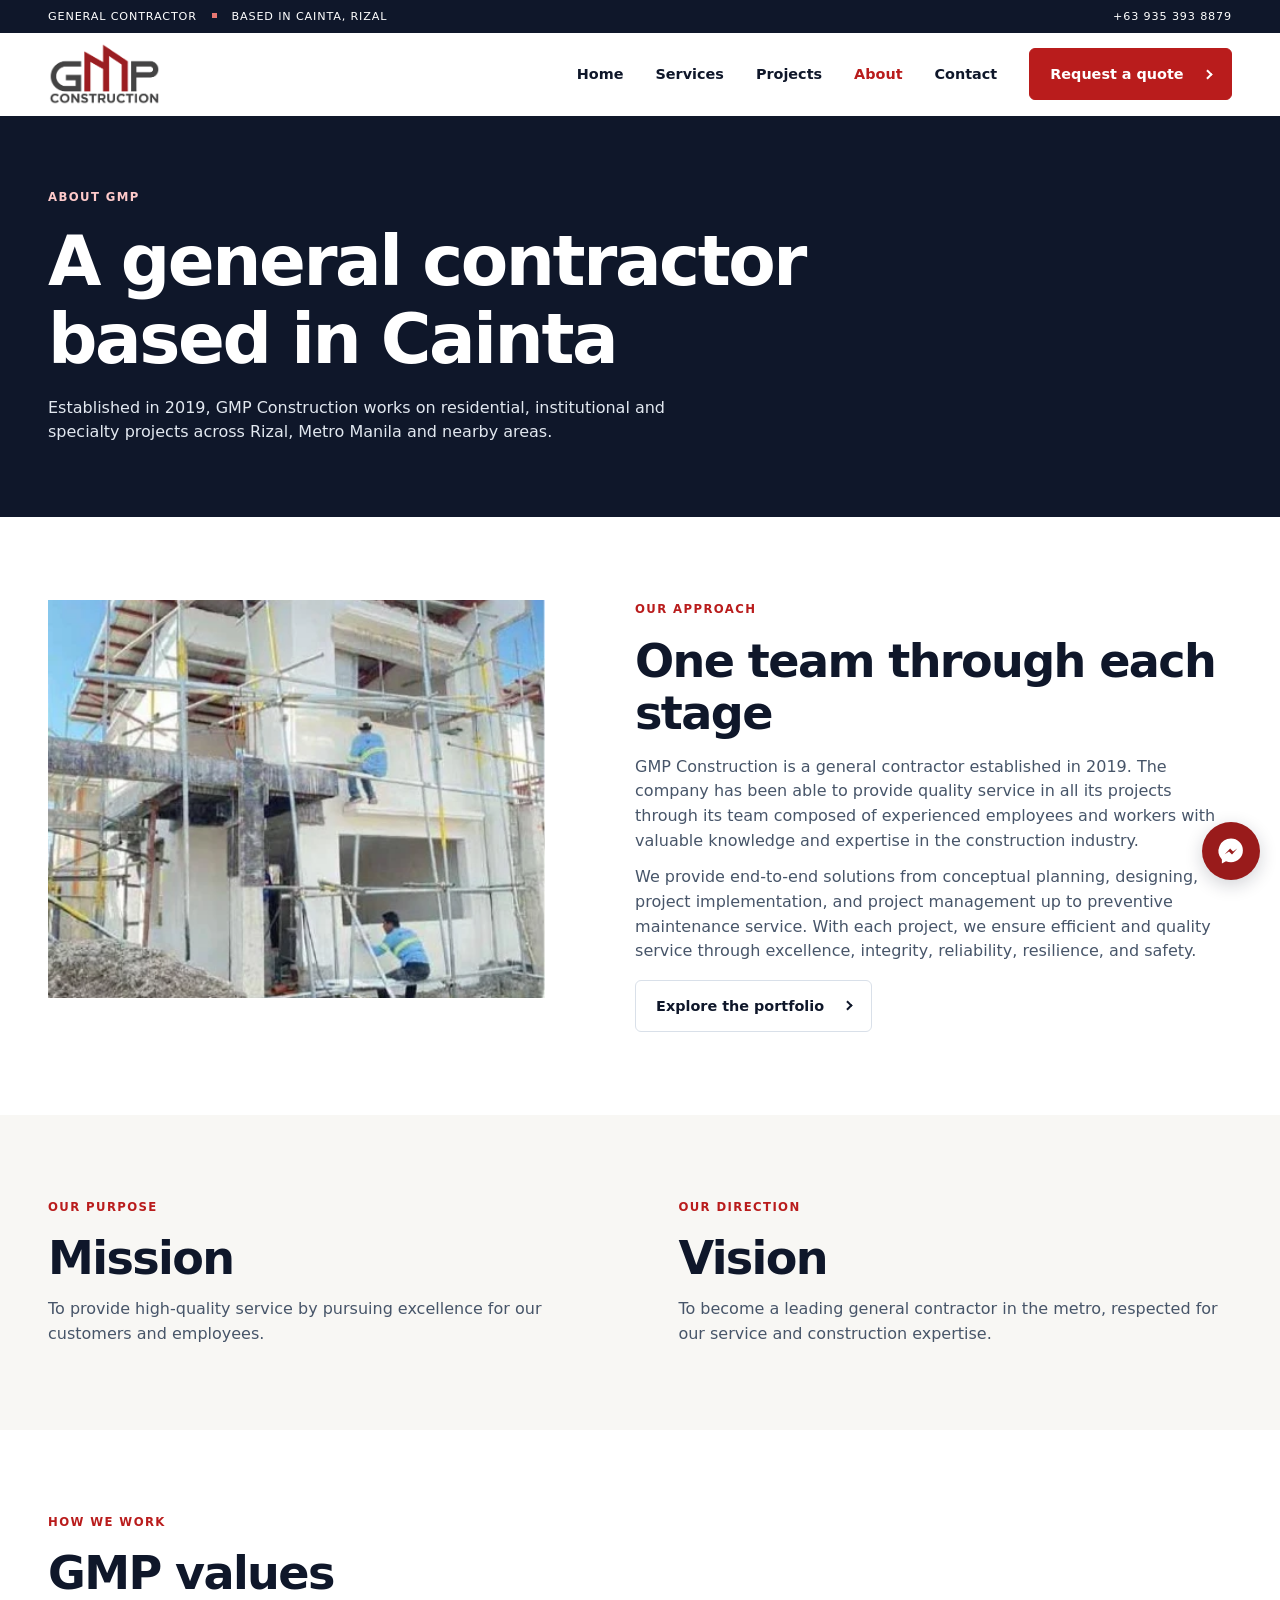
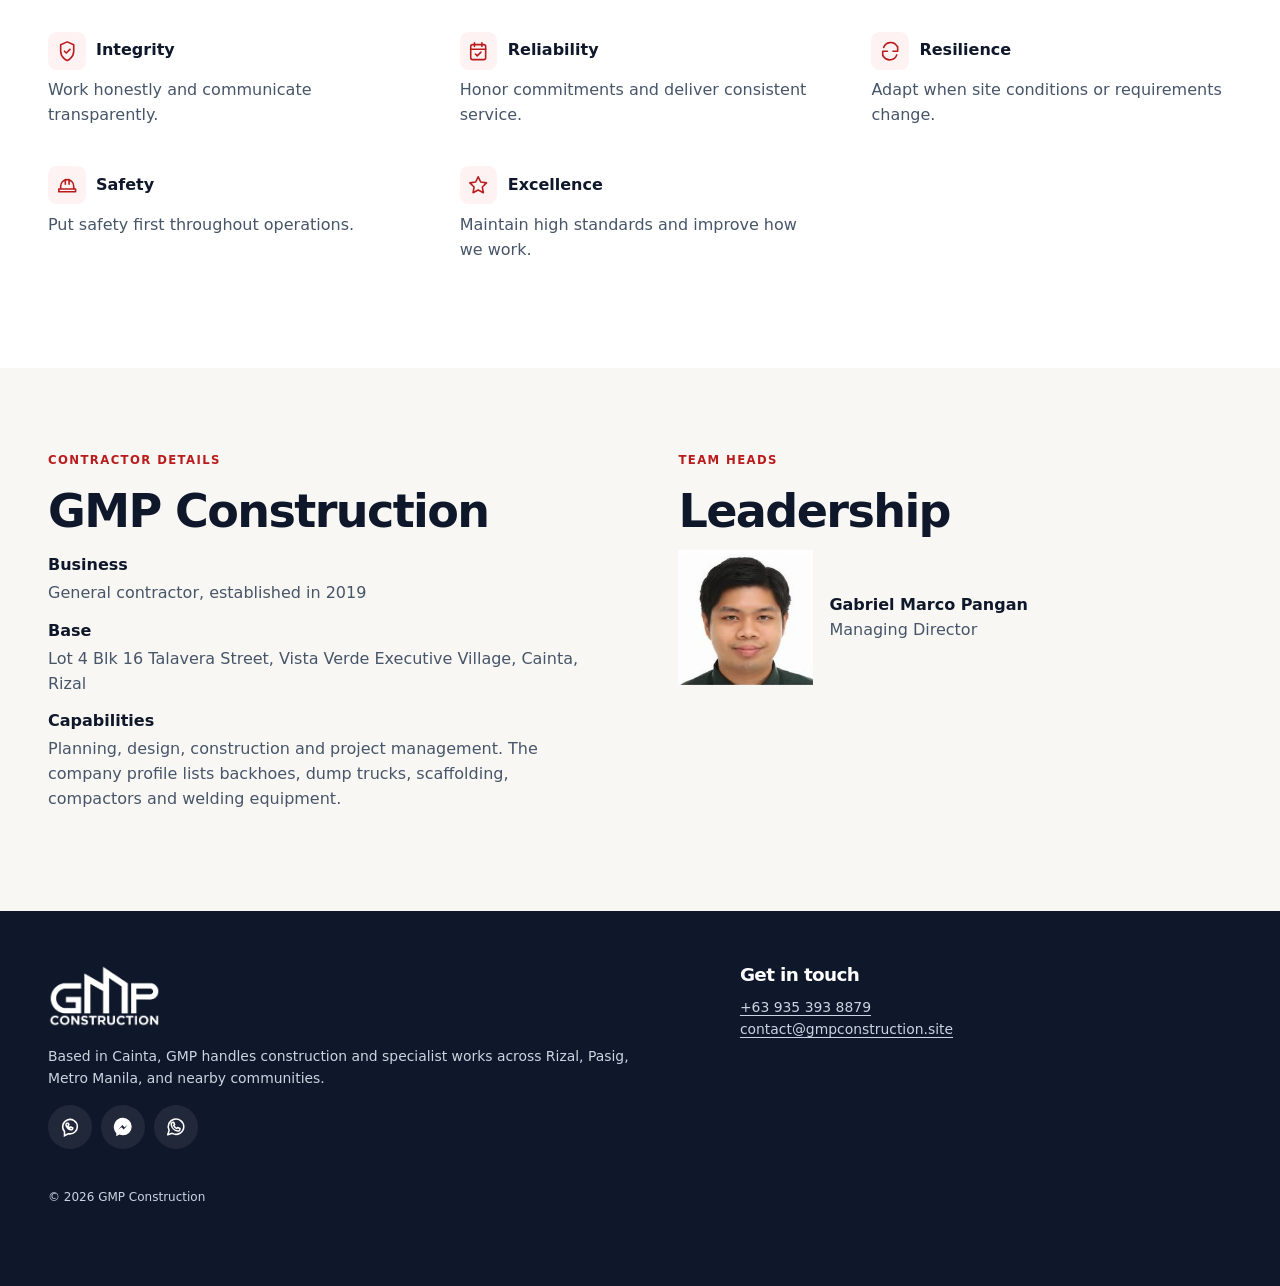
==== commit bc5c42e5: "1.8.2 Polished" ====
--- a/about.html
+++ b/about.html
@@ -13,8 +13,14 @@
   <meta property="og:title" content="About GMP Construction | Cainta General Contractor">
   <meta property="og:description" content="Meet GMP Construction, a general contractor established in 2019 and based in Cainta, Rizal, serving Pasig, Metro Manila and surrounding areas.">
   <meta property="og:url" content="https://gmpconstruction.site/about.html">
-  <meta property="og:image" content="https://gmpconstruction.site/assets/images/paranaque-house.webp">
-  <meta property="og:image:alt" content="Exterior of GMP Construction's Parañaque house project">
+  <meta property="og:image" content="https://gmpconstruction.site/assets/images/gmp-social-card-v1.8.2.jpg">
+  <meta property="og:image:secure_url" content="https://gmpconstruction.site/assets/images/gmp-social-card-v1.8.2.jpg">
+  <meta property="og:image:type" content="image/jpeg">
+  <meta property="og:image:width" content="1200">
+  <meta property="og:image:height" content="630">
+  <meta property="og:image:alt" content="GMP Construction — General contracting in Rizal and Metro Manila, with a completed Parañaque house project">
+  <meta name="twitter:image" content="https://gmpconstruction.site/assets/images/gmp-social-card-v1.8.2.jpg">
+  <meta name="twitter:image:alt" content="GMP Construction — General contracting in Rizal and Metro Manila">
   <meta name="twitter:card" content="summary_large_image">
   <link rel="icon" type="image/png" href="assets/images/gmp-logo-color.png">
   <link rel="stylesheet" href="assets/css/bootstrap-grid.min.css">
@@ -22,6 +28,7 @@
   <!-- ANALYTICS: Insert the approved GA4 or GTM head snippet here after launch approval. -->
   <script type="application/ld+json">{"@context": "https://schema.org", "@type": "GeneralContractor", "name": "GMP Construction", "url": "https://gmpconstruction.site", "image": "https://gmpconstruction.site/assets/images/paranaque-house.webp", "telephone": "+639353938879", "email": "contact@gmpconstruction.site", "foundingDate": "2019", "address": {"@type": "PostalAddress", "streetAddress": "Lot 4 Blk 16 Talavera Street, Vista Verde Executive Village", "addressLocality": "Cainta", "addressRegion": "Rizal", "addressCountry": "PH"}, "areaServed": ["Cainta", "Rizal", "Pasig", "Metro Manila"], "sameAs": ["https://www.facebook.com/gmpconstructionph"]}</script>
   <script src="assets/js/site.js" defer></script>
+  
   
 </head>
 <body>
@@ -59,7 +66,8 @@
     <div class="shell footer-grid">
       <div><a class="logo" href="index.html"><img src="assets/images/gmp-logo-white.png" alt="GMP Construction home" loading="lazy" decoding="async"></a><p>Based in Cainta, GMP handles construction and specialist works across Rizal, Pasig, Metro Manila, and nearby communities.</p><div class="social-links">
       <a href="viber://chat?number=%2B639353938879" aria-label="Chat with GMP on Viber" title="Viber"><svg viewBox="0 0 24 24" aria-hidden="true" fill="none" stroke="currentColor" stroke-width="1.7"><path d="M20 11.5a8 8 0 0 1-8 8h-2l-4 2v-4.5a8 8 0 1 1 14-5.5Z"/><path d="M9 8c-1 0-2 1-1 3 1 2 3 4 5 4 1 0 2-1 2-2l-2-1-1 1c-1-.5-2-1.5-2-2.5l.8-1L10 8Z"/></svg></a>
-      <a href="https://m.me/gmpconstructionph" aria-label="Chat with GMP on Messenger" title="Messenger"><svg viewBox="0 0 24 24" aria-hidden="true" fill="currentColor"><path d="M12 2a10 10 0 0 0-7.3 16.8V22l3.3-1.8c1.2.5 2.6.8 4 .8a9.5 9.5 0 1 0 0-19Zm-5 12.6 4.3-4.7 2.3 2.4 3.4-2.4-4.2 4.8-2.4-2.4Z"/></svg></a></div></div>
+      <a href="https://m.me/gmpconstructionph" aria-label="Chat with GMP on Messenger" title="Messenger"><svg viewBox="0 0 24 24" aria-hidden="true" fill="currentColor"><path d="M12 2a10 10 0 0 0-7.3 16.8V22l3.3-1.8c1.2.5 2.6.8 4 .8a9.5 9.5 0 1 0 0-19Zm-5 12.6 4.3-4.7 2.3 2.4 3.4-2.4-4.2 4.8-2.4-2.4Z"/></svg></a>
+      <a href="https://wa.me/639353938879" target="_blank" rel="noopener noreferrer" aria-label="Chat with GMP on WhatsApp (opens a new tab)" title="WhatsApp"><svg viewBox="0 0 24 24" aria-hidden="true" fill="none" stroke="currentColor" stroke-width="1.7" stroke-linecap="round" stroke-linejoin="round"><path d="M20.5 11.5a8.5 8.5 0 0 1-12.6 7.4L3 20.5l1.5-4.8A8.5 8.5 0 1 1 20.5 11.5Z"/><path d="m8 7 1.5-.2 1 2.6-1 1c.7 1.5 1.7 2.5 3.3 3.2l1-1 2.5 1.1-.2 1.5c-.1.8-1.2 1.4-2.2 1.2-3.6-.6-6.7-3.7-7.1-7.1C6.7 8.3 7.2 7.2 8 7Z"/></svg></a></div></div>
       <div><h2>Get in touch</h2><p><a href="tel:+639353938879">+63 935 393 8879</a><br><a href="mailto:contact@gmpconstruction.site">contact@gmpconstruction.site</a></p></div>
     </div>
     <div class="shell footer-bottom"><span>© 2026 GMP Construction</span></div>
--- a/assets/css/site.css
+++ b/assets/css/site.css
@@ -357,15 +357,6 @@
 }
 
 /* v1.5: portfolio facts below the hero and branded values. */
-.credibility { padding:clamp(1.6rem,5vw,4rem) 0 0; background:#fff }
-.credibility-grid { display:grid; grid-template-columns:repeat(2,minmax(0,1fr)); gap:clamp(.55rem,2vw,1.1rem); margin:0 }
-.credibility-grid > div { display:flex; flex-direction:column; justify-content:center; min-width:0; min-height:clamp(6.8rem,15vw,10rem); padding:clamp(.65rem,3vw,2.3rem); background:#fff; border:1px solid #e9dfdf; color:var(--red); border-radius:6px }
-.credibility-grid > div:nth-child(4n+1), .credibility-grid > div:nth-child(4n) { background:var(--red); border-color:var(--red); color:#fff }
-.credibility-grid dt { margin-top:.4rem; color:var(--navy); font-size:clamp(.7rem,1.5vw,.96rem); font-weight:650; line-height:1.3 }
-.credibility-grid > div:nth-child(4n+1) dt, .credibility-grid > div:nth-child(4n) dt { color:inherit }
-.credibility-grid dd { order:-1; margin:0; font-size:clamp(1.55rem,5vw,3.65rem); font-weight:800; letter-spacing:-.045em; line-height:1.08; font-variant-numeric:tabular-nums }
-.credibility-grid dd.stat-contract { font-size:clamp(.94rem,4.05vw,3.15rem); white-space:nowrap }
-.credibility-grid dd.stat-area { font-size:clamp(1.02rem,3.3vw,2.65rem) }
 .stat-accessible { position:absolute; width:1px; height:1px; padding:0; margin:-1px; overflow:hidden; clip-path:inset(50%); white-space:nowrap }
 .brand-icon { display:inline-grid; place-items:center; width:2.35rem; height:2.35rem; flex:none; border-radius:.55rem; color:var(--red); background:#fef2f2 }
 .brand-icon svg { width:1.4rem; height:1.4rem }
@@ -377,3 +368,47 @@
 .contact-map { display:block; width:100%; height:clamp(240px,32vw,340px); border:0; border-radius:var(--card-radius); margin:1rem 0; background:var(--paper) }
 @media(max-width:600px) { .value-grid { grid-template-columns:repeat(2,minmax(0,1fr)) } }
 @media(max-width:365px) { .value-grid { grid-template-columns:1fr } }
+
+/* v1.7: shared Messenger launcher; native modal dialogs stay above it. */
+.messenger-float { position:fixed; right:max(20px,env(safe-area-inset-right)); bottom:max(20px,env(safe-area-inset-bottom)); z-index:10; width:58px; height:58px; display:grid; place-items:center; border-radius:50%; background:#991b1b; color:#fff; box-shadow:0 5px 18px #0f172a30; transition:transform .2s ease,background .2s ease; }
+.messenger-float svg { width:30px; height:30px; }
+.messenger-float:hover { color:#fff; background:#7f1d1d; transform:translateY(-2px); }
+.messenger-float:focus-visible { outline:3px solid #0f172a; outline-offset:4px; }
+.quote-layout { grid-template-columns:minmax(0,1.1fr) minmax(0,1fr); gap:clamp(24px,4vw,64px); }
+.quote-layout > div { min-width:0; }
+.quote-layout .booking { padding:0; border:0; }
+.booking-fallback { padding:.75rem 0; }
+footer { padding-bottom:80px; }
+@media(max-width:991px) { .quote-layout { grid-template-columns:1fr; } }
+@media(max-width:575px) { .messenger-float { width:52px;height:52px;right:16px;bottom:16px; } }
+@media(prefers-reduced-motion:reduce) { .messenger-float { transition:none; } }
+/* Allow Calendly's own mobile layout to fit narrow phones. */
+.calendly-inline-widget { width:100%; max-width:100%; }
+@media(max-width:380px) { .calendly-inline-widget { min-width:0 !important; } }
+
+/* v1.8: leave room for Turnstile on narrow phones. */
+.inquiry-verification { margin:1.25rem 0; width:100%; min-height:65px; }
+[data-inquiry-form] .status { overflow-wrap:anywhere; }
+[data-inquiry-form] [type=submit]:disabled { cursor:not-allowed;opacity:.65; }
+
+/* Newsletter verification and feedback share the inquiry spacing system. */
+[data-newsletter-form] .status { overflow-wrap:anywhere; }
+[data-newsletter-form] [type=submit]:disabled { cursor:not-allowed;opacity:.65; }
+.subscription-notice { background:#f0fdf4; color:#166534;padding:1rem;border-radius:8px;margin:1rem 0; }
+
+/* v1.8.2 polish: consistent interactive details and quieter booking fallback. */
+.social-links a { text-decoration:none; transition:background .18s ease,transform .18s ease; }
+.social-links a:hover { background:var(--red-dark); transform:translateY(-2px); }
+.social-links a:focus-visible { outline-color:#fff; }
+.booking .booking-fallback { padding:.35rem 0 0; font-size:.8rem;line-height:1.45; }
+.booking-fallback a { color:var(--gray); text-decoration-color:#aeb8c5; }
+.booking-fallback a:hover { color:var(--red-dark); }
+.calendly-inline-widget { background:#fff; border-radius:10px; }
+input,select,textarea { transition:border-color .15s ease,box-shadow .15s ease; }
+input:focus,select:focus,textarea:focus { border-color:var(--red-dark); box-shadow:0 0 0 3px #991b1b10; }
+@media(max-width:575px) {
+  .quote-layout { gap:2rem; }
+  .quote-layout .booking { margin-top:1rem; }
+  .social-links { gap:.65rem; }
+}
+@media(prefers-reduced-motion:reduce) { .social-links a,input,select,textarea { transition:none; } }
